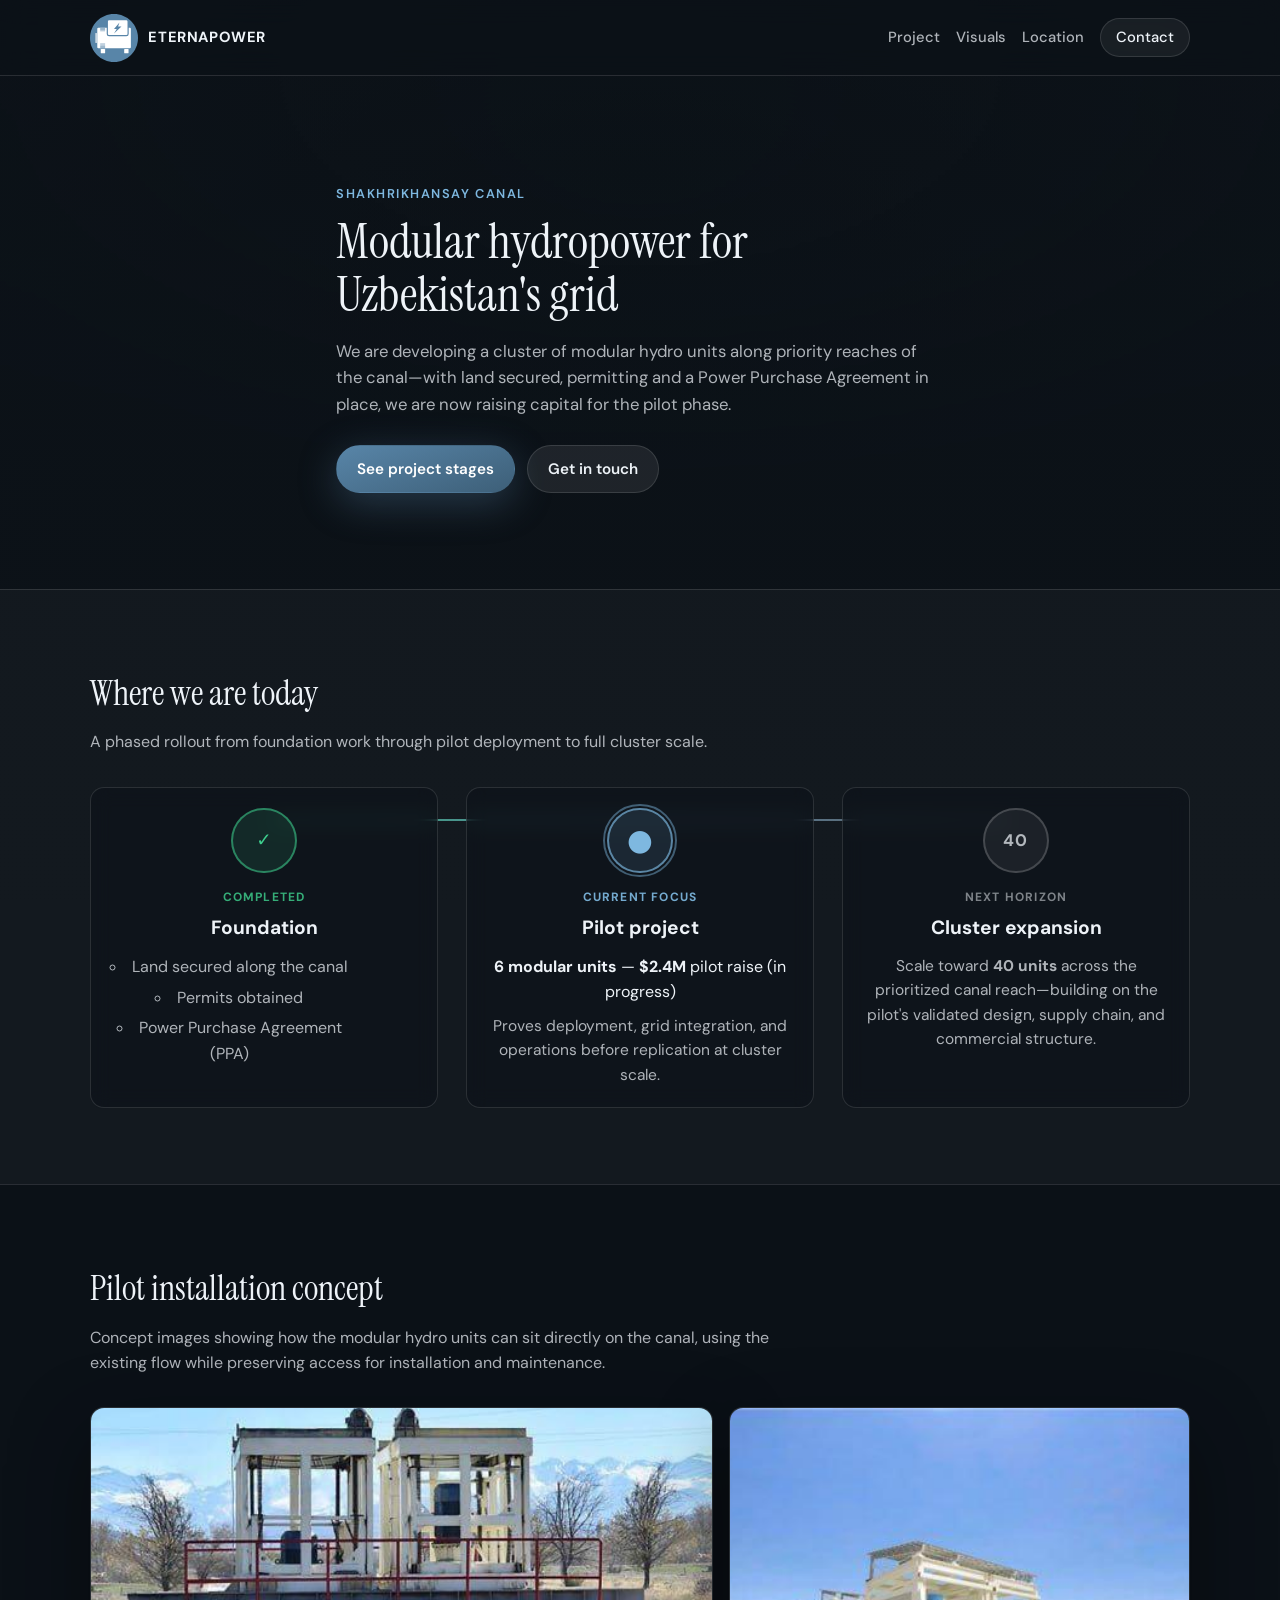
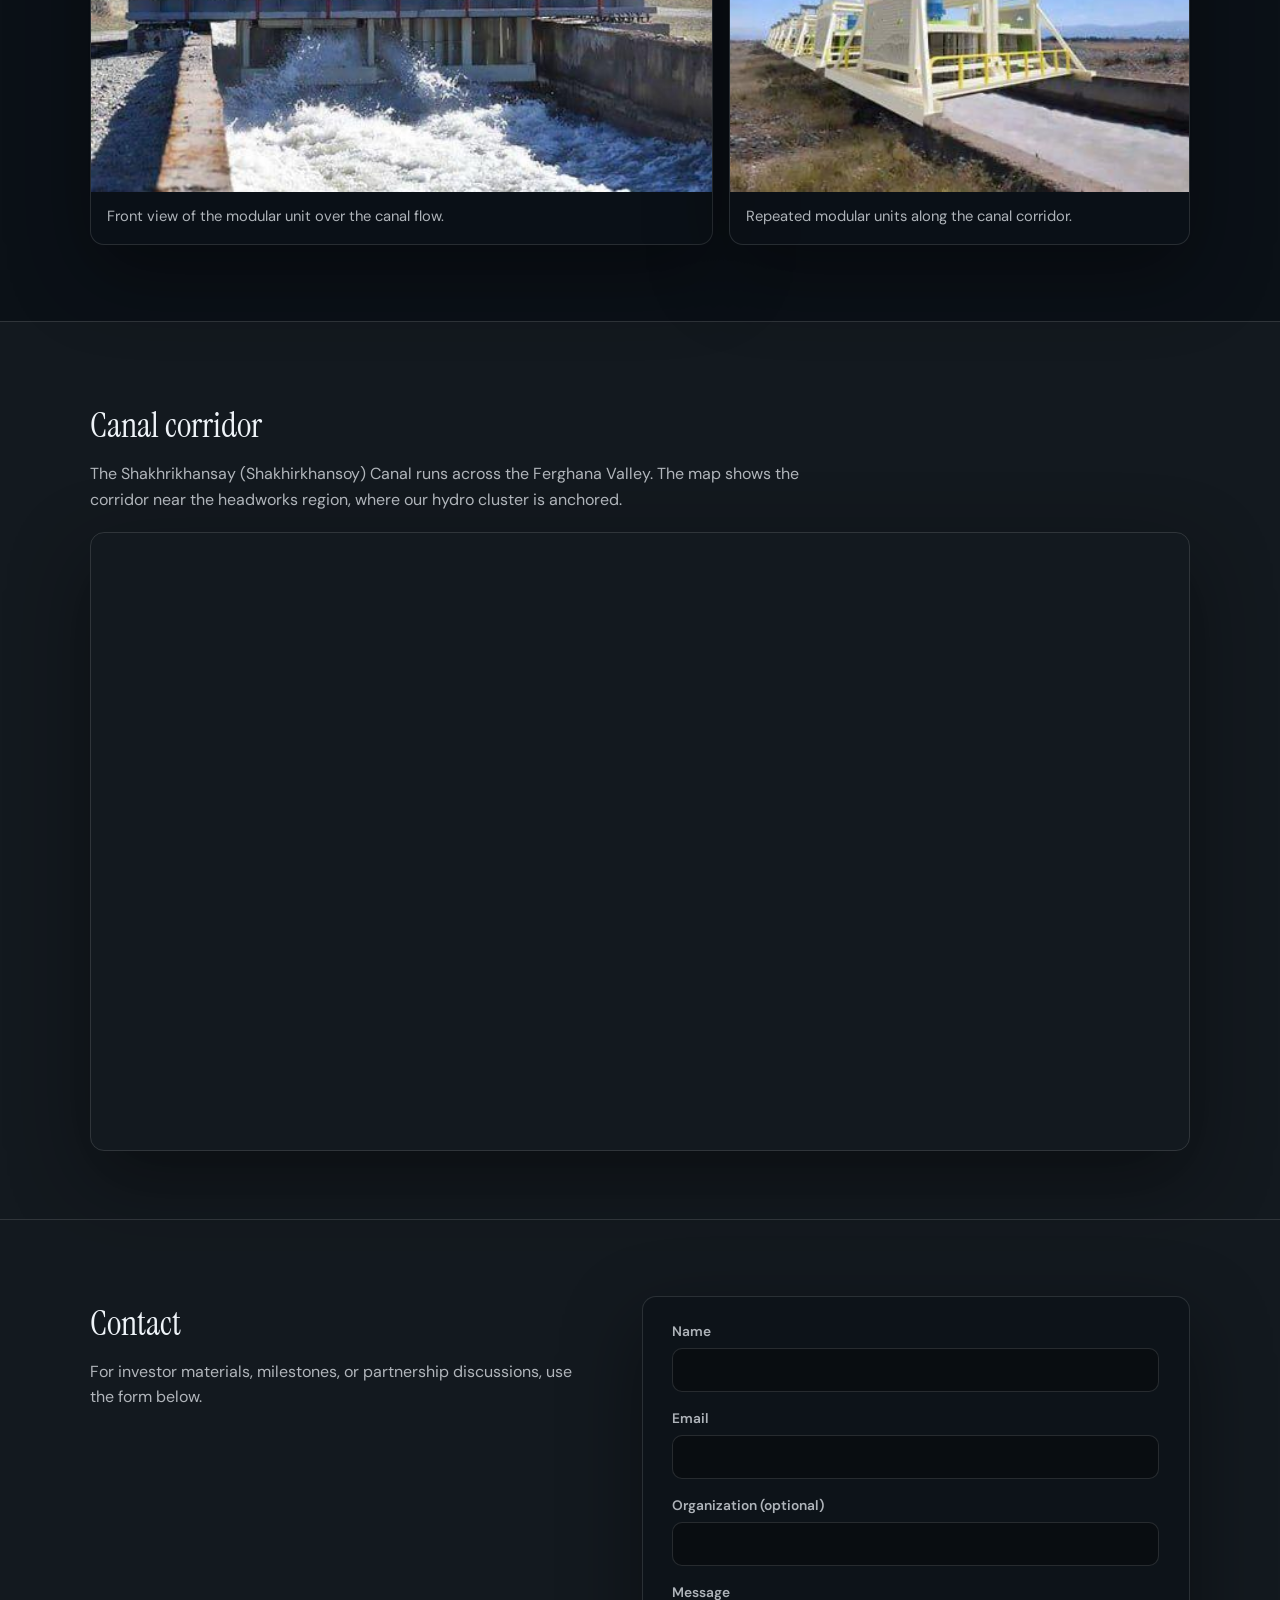
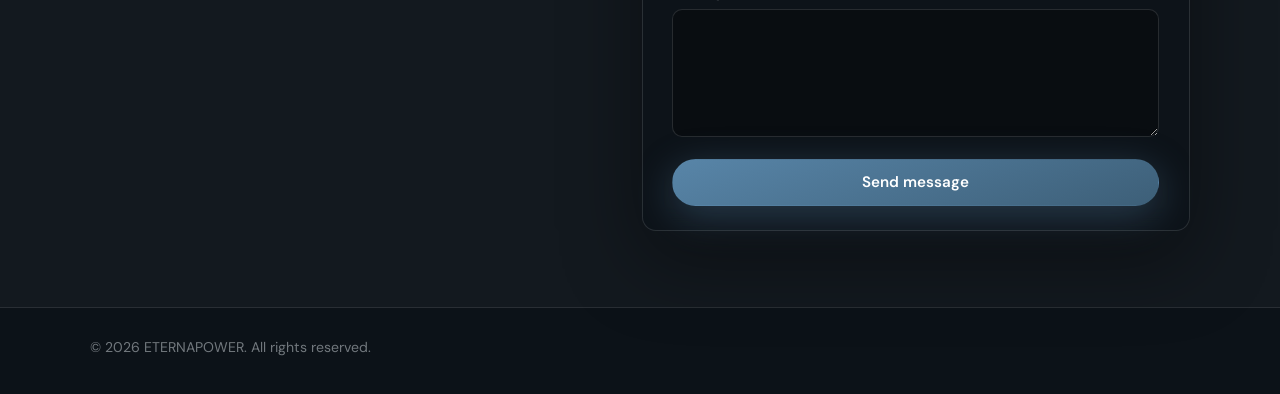
==== index.html @ 32064291 "concept images" ====
<!DOCTYPE html>
<html lang="en">
  <head>
    <meta charset="utf-8" />
    <meta name="viewport" content="width=device-width, initial-scale=1" />
    <title>ETERNAPOWER — Shakhrikhansay Canal Hydro Cluster</title>
    <meta
      name="description"
      content="ETERNAPOWER — modular hydroelectric development on the Shakhrikhansay Canal. Land, permits, and PPA secured; pilot phase fundraising now."
    />
    <link rel="preconnect" href="https://fonts.googleapis.com" />
    <link rel="preconnect" href="https://fonts.gstatic.com" crossorigin />
    <link
      href="https://fonts.googleapis.com/css2?family=DM+Sans:ital,opsz,wght@0,9..40,400;0,9..40,500;0,9..40,600;0,9..40,700;1,9..40,400&family=Instrument+Serif:ital@0;1&display=swap"
      rel="stylesheet"
    />
    <link rel="stylesheet" href="styles.css" />
    <link rel="icon" href="logo.svg" type="image/svg+xml" />
  </head>
  <body>
    <div class="video-layer" aria-hidden="true">
      <video
        class="hero-video"
        autoplay
        muted
        loop
        playsinline
      >
        <source src="videos/hero.mp4" type="video/mp4" />
      </video>
      <div class="video-scrim"></div>
    </div>

    <a class="skip-link" href="#main">Skip to content</a>

    <header class="site-header">
      <div class="wrap header-inner">
        <a class="brand" href="#top" id="top">
          <img class="brand-logo" src="logo.svg" width="48" height="48" alt="ETERNAPOWER" />
          <span class="brand-text">ETERNAPOWER</span>
        </a>
        <nav class="nav" aria-label="Primary">
          <a href="#roadmap">Project</a>
          <a href="#visuals">Visuals</a>
          <a href="#location">Location</a>
          <a href="#contact" class="nav-cta">Contact</a>
        </nav>
      </div>
    </header>

    <main id="main">
      <section class="hero">
        <div class="wrap hero-inner">
          <p class="eyebrow">Shakhrikhansay Canal</p>
          <h1 class="hero-title">Modular hydropower for Uzbekistan&apos;s grid</h1>
          <p class="lead">
            We are developing a cluster of modular hydro units along priority reaches of the
            canal—with land secured, permitting and a Power Purchase Agreement in place, we are now
            raising capital for the pilot phase.
          </p>
          <div class="hero-actions">
            <a class="btn btn-primary" href="#roadmap">See project stages</a>
            <a class="btn btn-ghost" href="#contact">Get in touch</a>
          </div>
        </div>
      </section>

      <section class="panel" id="roadmap" aria-labelledby="roadmap-title">
        <div class="wrap">
          <header class="section-head">
            <h2 id="roadmap-title">Where we are today</h2>
            <p class="section-sub">
              A phased rollout from foundation work through pilot deployment to full cluster scale.
            </p>
          </header>

          <ol class="roadmap">
            <li class="roadmap-step roadmap-step--done">
              <div class="step-marker" aria-hidden="true">
                <span class="step-icon">✓</span>
              </div>
              <div class="step-body">
                <p class="step-label">Completed</p>
                <h3 class="step-title">Foundation</h3>
                <ul class="step-list">
                  <li>Land secured along the canal</li>
                  <li>Permits obtained</li>
                  <li>Power Purchase Agreement (PPA)</li>
                </ul>
              </div>
            </li>

            <li class="roadmap-step roadmap-step--current">
              <div class="step-marker" aria-hidden="true">
                <span class="step-pulse"></span>
                <span class="step-icon">●</span>
              </div>
              <div class="step-body">
                <p class="step-label">Current focus</p>
                <h3 class="step-title">Pilot project</h3>
                <p class="step-highlight">
                  <strong>6 modular units</strong> — <strong>$2.4M</strong> pilot raise (in progress)
                </p>
                <p class="step-meta">
                  Proves deployment, grid integration, and operations before replication at cluster
                  scale.
                </p>
              </div>
            </li>

            <li class="roadmap-step roadmap-step--next">
              <div class="step-marker" aria-hidden="true">
                <span class="step-icon">40</span>
              </div>
              <div class="step-body">
                <p class="step-label">Next horizon</p>
                <h3 class="step-title">Cluster expansion</h3>
                <p class="step-meta">
                  Scale toward <strong>40 units</strong> across the prioritized canal reach—building on
                  the pilot&apos;s validated design, supply chain, and commercial structure.
                </p>
              </div>
            </li>
          </ol>
        </div>
      </section>

      <section class="panel panel--visuals" id="visuals" aria-labelledby="visuals-title">
        <div class="wrap">
          <header class="section-head">
            <h2 id="visuals-title">Pilot installation concept</h2>
            <p class="section-sub">
              Concept images showing how the modular hydro units can sit directly on the canal,
              using the existing flow while preserving access for installation and maintenance.
            </p>
          </header>

          <div class="visual-grid">
            <figure class="visual-card visual-card--wide">
              <img
                src="img/realistic-cgi.jpeg"
                alt="CGI rendering of a modular hydro unit installed across a canal with water flowing below"
                loading="lazy"
              />
              <figcaption>Front view of the modular unit over the canal flow.</figcaption>
            </figure>
            <figure class="visual-card">
              <img
                src="img/cgi.jpeg"
                alt="CGI rendering of multiple modular hydro units installed along a canal"
                loading="lazy"
              />
              <figcaption>Repeated modular units along the canal corridor.</figcaption>
            </figure>
          </div>
        </div>
      </section>

      <section class="panel panel--map" id="location" aria-labelledby="location-title">
        <div class="wrap">
          <header class="section-head section-head--tight">
            <h2 id="location-title">Canal corridor</h2>
            <p class="section-sub">
              The Shakhrikhansay (Shakhirkhansoy) Canal runs across the Ferghana Valley. The map
              shows the corridor near the headworks region, where our hydro cluster is anchored.
            </p>
          </header>
          <div class="map-frame">
            <iframe
              title="Shakhrikhansay Canal region — map"
              loading="lazy"
              referrerpolicy="no-referrer-when-downgrade"
              src="https://maps.google.com/maps?q=40.7692,73.0583&amp;z=10&amp;hl=en&amp;output=embed"
              allowfullscreen
            ></iframe>
          </div>
        </div>
      </section>

      <section class="panel" id="contact" aria-labelledby="contact-title">
        <div class="wrap contact-grid">
          <div class="contact-copy">
            <h2 id="contact-title">Contact</h2>
            <p class="section-sub tight">
              For investor materials, milestones, or partnership discussions, use the form below.
            </p>
          </div>
          <div class="contact-card">
            <form
              class="contact-form"
              action="https://formsubmit.co/kasim@eterna-power.com"
              method="POST"
              novalidate
            >
              <input type="hidden" name="_subject" value="ETERNAPOWER website inquiry" />
              <input type="hidden" name="_next" value="thanks.html" />
              <input type="hidden" name="_template" value="table" />
              <input type="text" name="_honey" class="honeypot" tabindex="-1" autocomplete="off" />

              <label class="field">
                <span class="field-label">Name</span>
                <input name="name" type="text" required autocomplete="name" />
              </label>
              <label class="field">
                <span class="field-label">Email</span>
                <input name="email" type="email" required autocomplete="email" />
              </label>
              <label class="field">
                <span class="field-label">Organization (optional)</span>
                <input name="organization" type="text" autocomplete="organization" />
              </label>
              <label class="field">
                <span class="field-label">Message</span>
                <textarea name="message" rows="5" required></textarea>
              </label>
              <button class="btn btn-primary btn-submit" type="submit">Send message</button>
            </form>
          </div>
        </div>
      </section>
    </main>

    <footer class="site-footer">
      <div class="wrap footer-inner">
        <p>&copy; <span id="year"></span> ETERNAPOWER. All rights reserved.</p>
      </div>
    </footer>

    <script src="main.js" defer></script>
  </body>
</html>
---- styles.css ----
*,
*::before,
*::after {
  box-sizing: border-box;
}

:root {
  --brand: #5885a8;
  --brand-dark: #3d5f78;
  --bg-deep: #0c1218;
  --glass: rgb(255 255 255 / 0.07);
  --glass-border: rgb(255 255 255 / 0.12);
  --text: #eef3f8;
  --muted: rgb(238 243 248 / 0.72);
  --success: #3ecf8e;
  --accent: #7eb8e0;
  --radius: 14px;
  --shadow: 0 28px 80px rgb(0 0 0 / 0.42);
}

html {
  scroll-behavior: smooth;
}

@media (prefers-reduced-motion: reduce) {
  html {
    scroll-behavior: auto;
  }
}

body {
  margin: 0;
  min-height: 100vh;
  font-family: "DM Sans", system-ui, -apple-system, sans-serif;
  font-size: 1rem;
  line-height: 1.58;
  color: var(--text);
  background: var(--bg-deep);
}

.video-layer {
  position: fixed;
  inset: 0;
  z-index: -2;
  overflow: hidden;
}

.hero-video {
  position: absolute;
  inset: 50% auto auto 50%;
  min-width: 100%;
  min-height: 100%;
  width: auto;
  height: auto;
  transform: translate(-50%, -50%);
  object-fit: cover;
  filter: saturate(1.05) contrast(1.05);
}

.video-scrim {
  position: absolute;
  inset: 0;
  background: radial-gradient(
      ellipse 90% 70% at 50% 20%,
      rgb(12 18 24 / 0.25) 0%,
      rgb(12 18 24 / 0.78) 55%,
      rgb(12 18 24 / 0.94) 100%
    ),
    linear-gradient(
      180deg,
      rgb(12 18 24 / 0.55) 0%,
      rgb(12 18 24 / 0.88) 52%,
      rgb(12 18 24 / 0.97) 100%
    );
  pointer-events: none;
}

.skip-link {
  position: absolute;
  left: -999px;
  top: 0.75rem;
  padding: 0.5rem 1rem;
  background: var(--text);
  color: var(--bg-deep);
  border-radius: 8px;
  z-index: 100;
}

.skip-link:focus {
  left: 0.75rem;
}

.wrap {
  width: min(1100px, 100% - 2.5rem);
  margin-inline: auto;
}

.site-header {
  position: sticky;
  top: 0;
  z-index: 50;
  backdrop-filter: blur(14px);
  background: rgb(12 18 24 / 0.35);
  border-bottom: 1px solid var(--glass-border);
}

.header-inner {
  display: flex;
  align-items: center;
  justify-content: space-between;
  gap: 1rem;
  padding-block: 0.85rem;
}

.brand {
  display: inline-flex;
  align-items: center;
  gap: 0.65rem;
  text-decoration: none;
  color: var(--text);
}

.brand-logo {
  flex-shrink: 0;
}

.brand-text {
  font-weight: 700;
  letter-spacing: 0.04em;
  font-size: 0.92rem;
  text-transform: uppercase;
}

.nav {
  display: flex;
  align-items: center;
  gap: 1rem;
}

.nav a {
  color: var(--muted);
  text-decoration: none;
  font-size: 0.92rem;
  font-weight: 500;
}

.nav a:hover,
.nav a:focus-visible {
  color: var(--text);
}

.nav-cta {
  padding: 0.45rem 0.95rem;
  border-radius: 999px;
  border: 1px solid var(--glass-border);
  background: rgb(255 255 255 / 0.06);
  color: var(--text) !important;
}

.hero {
  padding: clamp(3.25rem, 9vw, 6.75rem) 0 clamp(4rem, 10vw, 6rem);
}

.hero-inner {
  max-width: 38rem;
}

.eyebrow {
  margin: 0 0 0.75rem;
  font-size: 0.8rem;
  font-weight: 600;
  letter-spacing: 0.12em;
  text-transform: uppercase;
  color: var(--accent);
}

.hero-title {
  margin: 0 0 1rem;
  font-family: "Instrument Serif", Georgia, serif;
  font-weight: 400;
  font-size: clamp(2.1rem, 5vw, 3.05rem);
  line-height: 1.08;
}

.lead {
  margin: 0 0 1.75rem;
  color: var(--muted);
  font-size: 1.045rem;
}

.hero-actions {
  display: flex;
  flex-wrap: wrap;
  gap: 0.75rem;
}

.btn {
  display: inline-flex;
  align-items: center;
  justify-content: center;
  padding: 0.68rem 1.25rem;
  border-radius: 999px;
  font-family: inherit;
  font-weight: 600;
  font-size: 0.95rem;
  text-decoration: none;
  cursor: pointer;
  border: 1px solid transparent;
  transition: background 0.2s ease, border-color 0.2s ease, color 0.2s ease,
    transform 0.18s ease;
}

.btn:active {
  transform: translateY(1px);
}

.btn-primary {
  background: linear-gradient(160deg, var(--brand), var(--brand-dark));
  color: #fff;
  box-shadow: 0 10px 38px rgb(88 133 168 / 0.35);
}

.btn-primary:hover,
.btn-primary:focus-visible {
  background: linear-gradient(160deg, #6392b9, var(--brand));
}

.btn-ghost {
  background: rgb(255 255 255 / 0.08);
  color: var(--text);
  border-color: var(--glass-border);
}

.btn-ghost:hover,
.btn-ghost:focus-visible {
  background: rgb(255 255 255 / 0.12);
}

.panel {
  padding-block: clamp(3rem, 8vw, 4.75rem);
  background: rgb(255 255 255 / 0.03);
  border-top: 1px solid var(--glass-border);
}

.panel--map {
  padding-bottom: clamp(3rem, 7vw, 4.25rem);
}

.panel--visuals {
  background: rgb(12 18 24 / 0.38);
}

.section-head {
  max-width: 46rem;
  margin-bottom: 2rem;
}

.section-head--tight {
  margin-bottom: 1.25rem;
}

.section-head h2,
#contact-title {
  margin: 0 0 0.5rem;
  font-family: "Instrument Serif", Georgia, serif;
  font-weight: 400;
  font-size: clamp(1.75rem, 3.5vw, 2.2rem);
}

.section-sub {
  margin: 0;
  color: var(--muted);
}

.section-sub.tight {
  max-width: 36rem;
}

.visual-grid {
  display: grid;
  gap: 1rem;
}

@media (min-width: 820px) {
  .visual-grid {
    grid-template-columns: 1.15fr 0.85fr;
    align-items: stretch;
  }
}

.visual-card {
  margin: 0;
  overflow: hidden;
  border-radius: var(--radius);
  border: 1px solid var(--glass-border);
  background: rgb(12 18 24 / 0.65);
  box-shadow: var(--shadow);
}

.visual-card img {
  display: block;
  width: 100%;
  height: clamp(16rem, 32vw, 24rem);
  object-fit: cover;
}

.visual-card--wide img {
  object-position: center;
}

.visual-card figcaption {
  padding: 0.8rem 1rem 0.95rem;
  color: var(--muted);
  font-size: 0.92rem;
}

.map-frame {
  border-radius: var(--radius);
  overflow: hidden;
  border: 1px solid var(--glass-border);
  box-shadow: var(--shadow);
  aspect-ratio: 16 / 9;
}

.map-frame iframe {
  display: block;
  width: 100%;
  height: 100%;
  border: 0;
}

.roadmap {
  list-style: none;
  margin: 0;
  padding: 0;
  display: grid;
  gap: 0;
  position: relative;
}

@media (min-width: 800px) {
  .roadmap {
    grid-template-columns: repeat(3, 1fr);
    gap: 1.75rem;
  }

  .roadmap::before {
    content: "";
    position: absolute;
    left: calc(100% / 6);
    right: calc(100% / 6);
    top: 2.05rem;
    height: 2px;
    background: linear-gradient(
      90deg,
      rgb(62 207 142 / 0.75),
      rgb(126 184 224 / 0.7),
      rgb(255 255 255 / 0.28)
    );
    z-index: 0;
  }
}

.roadmap-step {
  position: relative;
  z-index: 1;
  display: grid;
  grid-template-rows: auto 1fr;
  gap: 0.95rem;
  padding: 1.25rem 1.05rem;
  border-radius: var(--radius);
  border: 1px solid var(--glass-border);
  background: rgb(12 18 24 / 0.55);
  backdrop-filter: blur(10px);
}

@media (min-width: 800px) {
  .roadmap-step {
    text-align: center;
    justify-items: center;
    padding-inline: 1.15rem;
  }
}

.step-marker {
  width: 4.1rem;
  height: 4.1rem;
  border-radius: 999px;
  display: grid;
  place-items: center;
  margin-inline: auto;
  border: 2px solid var(--glass-border);
  background: rgb(255 255 255 / 0.06);
  position: relative;
}

.roadmap-step--done .step-marker {
  border-color: rgb(62 207 142 / 0.55);
  background: rgb(62 207 142 / 0.12);
}

.roadmap-step--current .step-marker {
  border-color: rgb(126 184 224 / 0.65);
  background: rgb(126 184 224 / 0.12);
}

.roadmap-step--next .step-marker {
  border-color: rgb(255 255 255 / 0.18);
}

.step-icon {
  font-size: 1.15rem;
  font-weight: 700;
  line-height: 1;
  color: var(--text);
}

.roadmap-step--done .step-icon {
  color: var(--success);
}

.roadmap-step--current .step-icon {
  color: var(--accent);
  font-size: 1.85rem;
  line-height: 0;
}

.roadmap-step--next .step-icon {
  font-size: 1.05rem;
  letter-spacing: 0.06em;
  color: var(--muted);
}

.step-pulse {
  position: absolute;
  inset: -6px;
  border-radius: inherit;
  border: 2px solid rgb(126 184 224 / 0.45);
  animation: pulse 2.25s ease-out infinite;
  pointer-events: none;
}

@keyframes pulse {
  0% {
    transform: scale(0.9);
    opacity: 1;
  }
  70% {
    transform: scale(1.08);
    opacity: 0;
  }
  100% {
    opacity: 0;
  }
}

@media (prefers-reduced-motion: reduce) {
  .step-pulse {
    animation: none;
    opacity: 0.45;
    transform: none;
    inset: -4px;
  }
}

.step-body {
  width: 100%;
}

.step-label {
  margin: 0 0 0.35rem;
  font-size: 0.75rem;
  font-weight: 700;
  letter-spacing: 0.1em;
  text-transform: uppercase;
  color: rgb(238 243 248 / 0.5);
}

.roadmap-step--done .step-label {
  color: rgb(62 207 142 / 0.82);
}

.roadmap-step--current .step-label {
  color: rgb(126 184 224 / 0.92);
}

.step-title {
  margin: 0 0 0.65rem;
  font-size: 1.2rem;
  font-weight: 700;
}

.step-list {
  margin: 0;
  padding: 0 0 0 1.05rem;
  color: var(--muted);
  text-align: left;
}

@media (min-width: 800px) {
  .step-list {
    padding-left: 0;
    list-style-position: inside;
    text-align: center;
    max-width: 15rem;
  }
}

.step-list li + li {
  margin-top: 0.35rem;
}

.step-highlight {
  margin: 0 0 0.6rem;
  color: var(--text);
}

.step-meta {
  margin: 0;
  color: var(--muted);
  font-size: 0.97rem;
}

.contact-grid {
  display: grid;
  gap: 2rem;
  align-items: start;
}

@media (min-width: 860px) {
  .contact-grid {
    grid-template-columns: minmax(0, 1fr) minmax(0, 1.08fr);
    gap: 2.75rem;
  }
}

.contact-card {
  border-radius: var(--radius);
  border: 1px solid var(--glass-border);
  background: rgb(12 18 24 / 0.65);
  backdrop-filter: blur(12px);
  padding: 1.5rem clamp(1.1rem, 3vw, 1.85rem);
  box-shadow: var(--shadow);
}

.contact-form {
  display: grid;
  gap: 1rem;
}

.field {
  display: grid;
  gap: 0.35rem;
}

.field-label {
  font-size: 0.86rem;
  font-weight: 600;
  color: var(--muted);
}

.field input,
.field textarea {
  width: 100%;
  padding: 0.65rem 0.85rem;
  border-radius: 10px;
  border: 1px solid var(--glass-border);
  background: rgb(0 0 0 / 0.28);
  color: var(--text);
  font-family: inherit;
  font-size: 1rem;
}

.field textarea {
  resize: vertical;
  min-height: 6.5rem;
}

.field input:focus-visible,
.field textarea:focus-visible {
  outline: 2px solid rgb(126 184 224 / 0.7);
  outline-offset: 1px;
}

.honeypot {
  position: absolute;
  opacity: 0;
  pointer-events: none;
  height: 0;
  width: 0;
}

.btn-submit {
  margin-top: 0.35rem;
  width: 100%;
  padding-block: 0.78rem;
}

.site-footer {
  padding: 1.75rem 0 2.25rem;
  border-top: 1px solid var(--glass-border);
  color: rgb(238 243 248 / 0.45);
  font-size: 0.88rem;
}

.footer-inner p {
  margin: 0;
}

@media (max-width: 640px) {
  .nav {
    gap: 0.55rem;
  }

  .nav a {
    font-size: 0.82rem;
  }
}
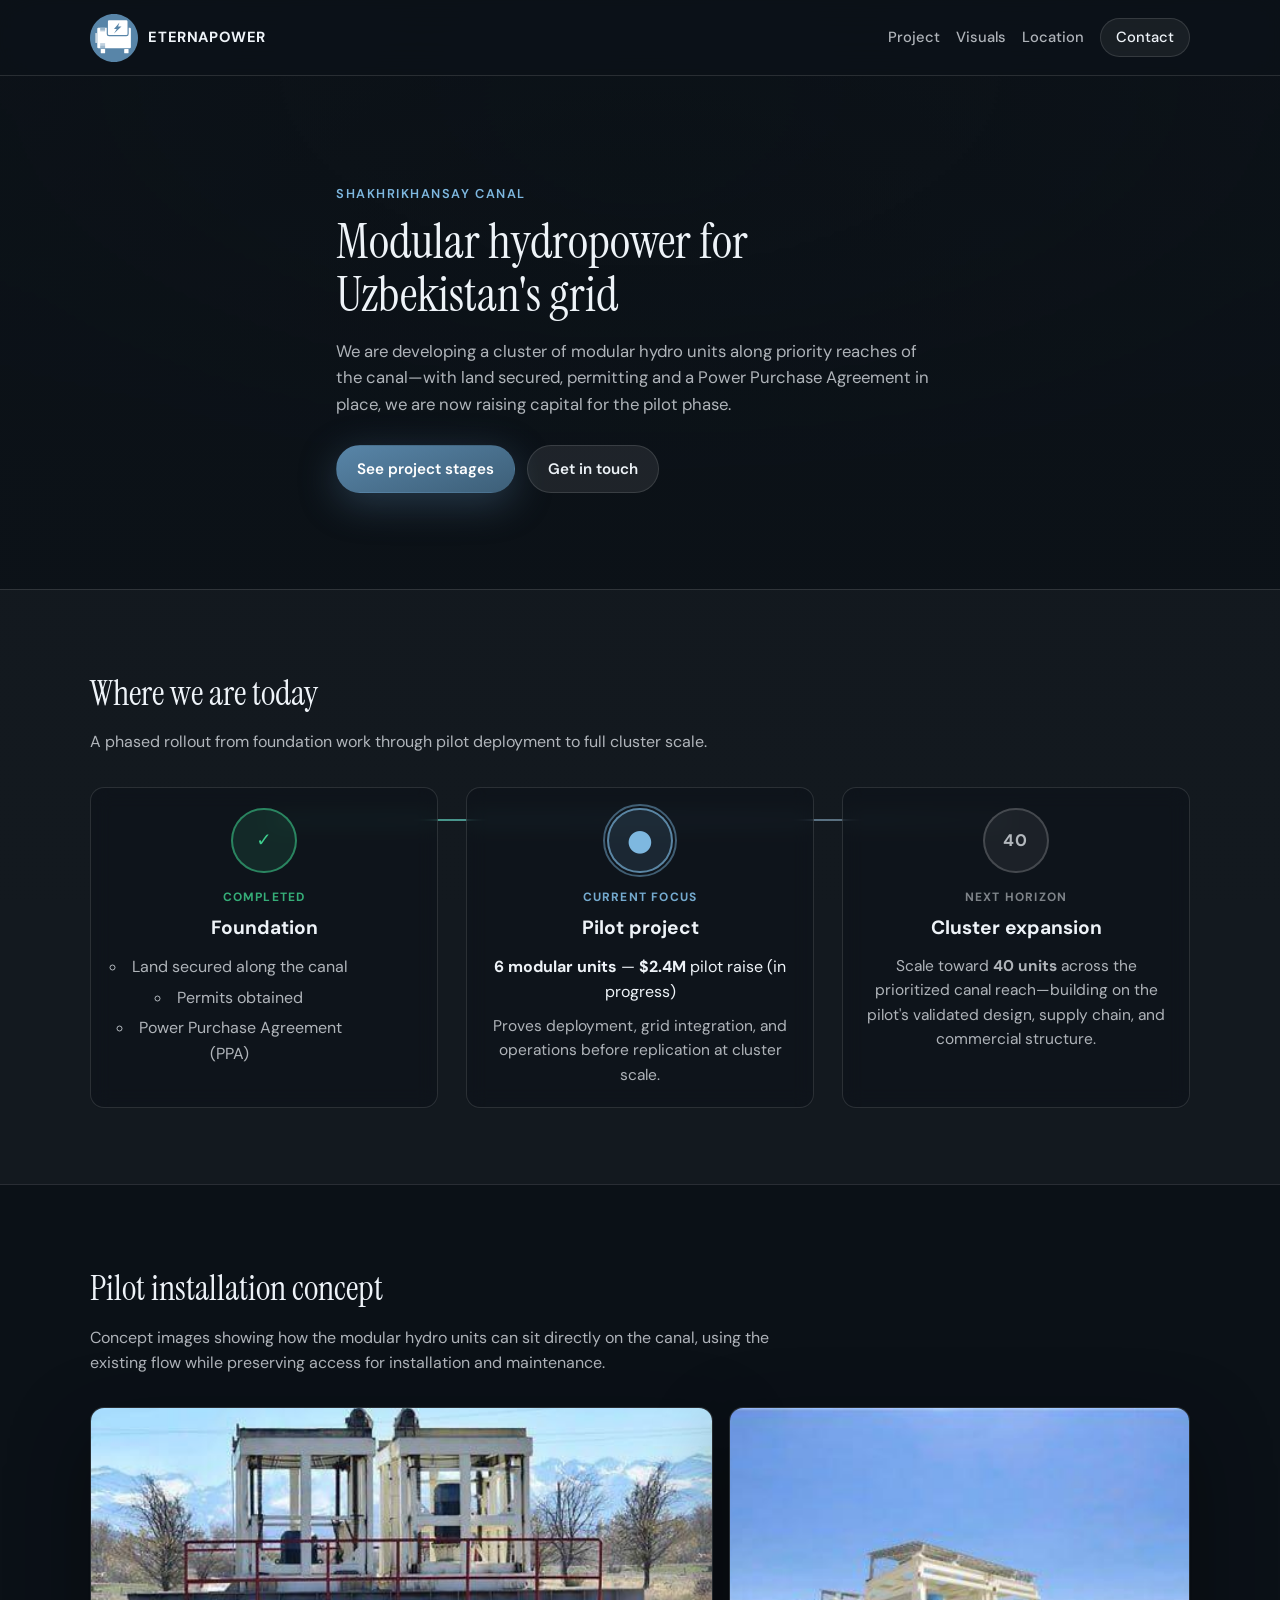
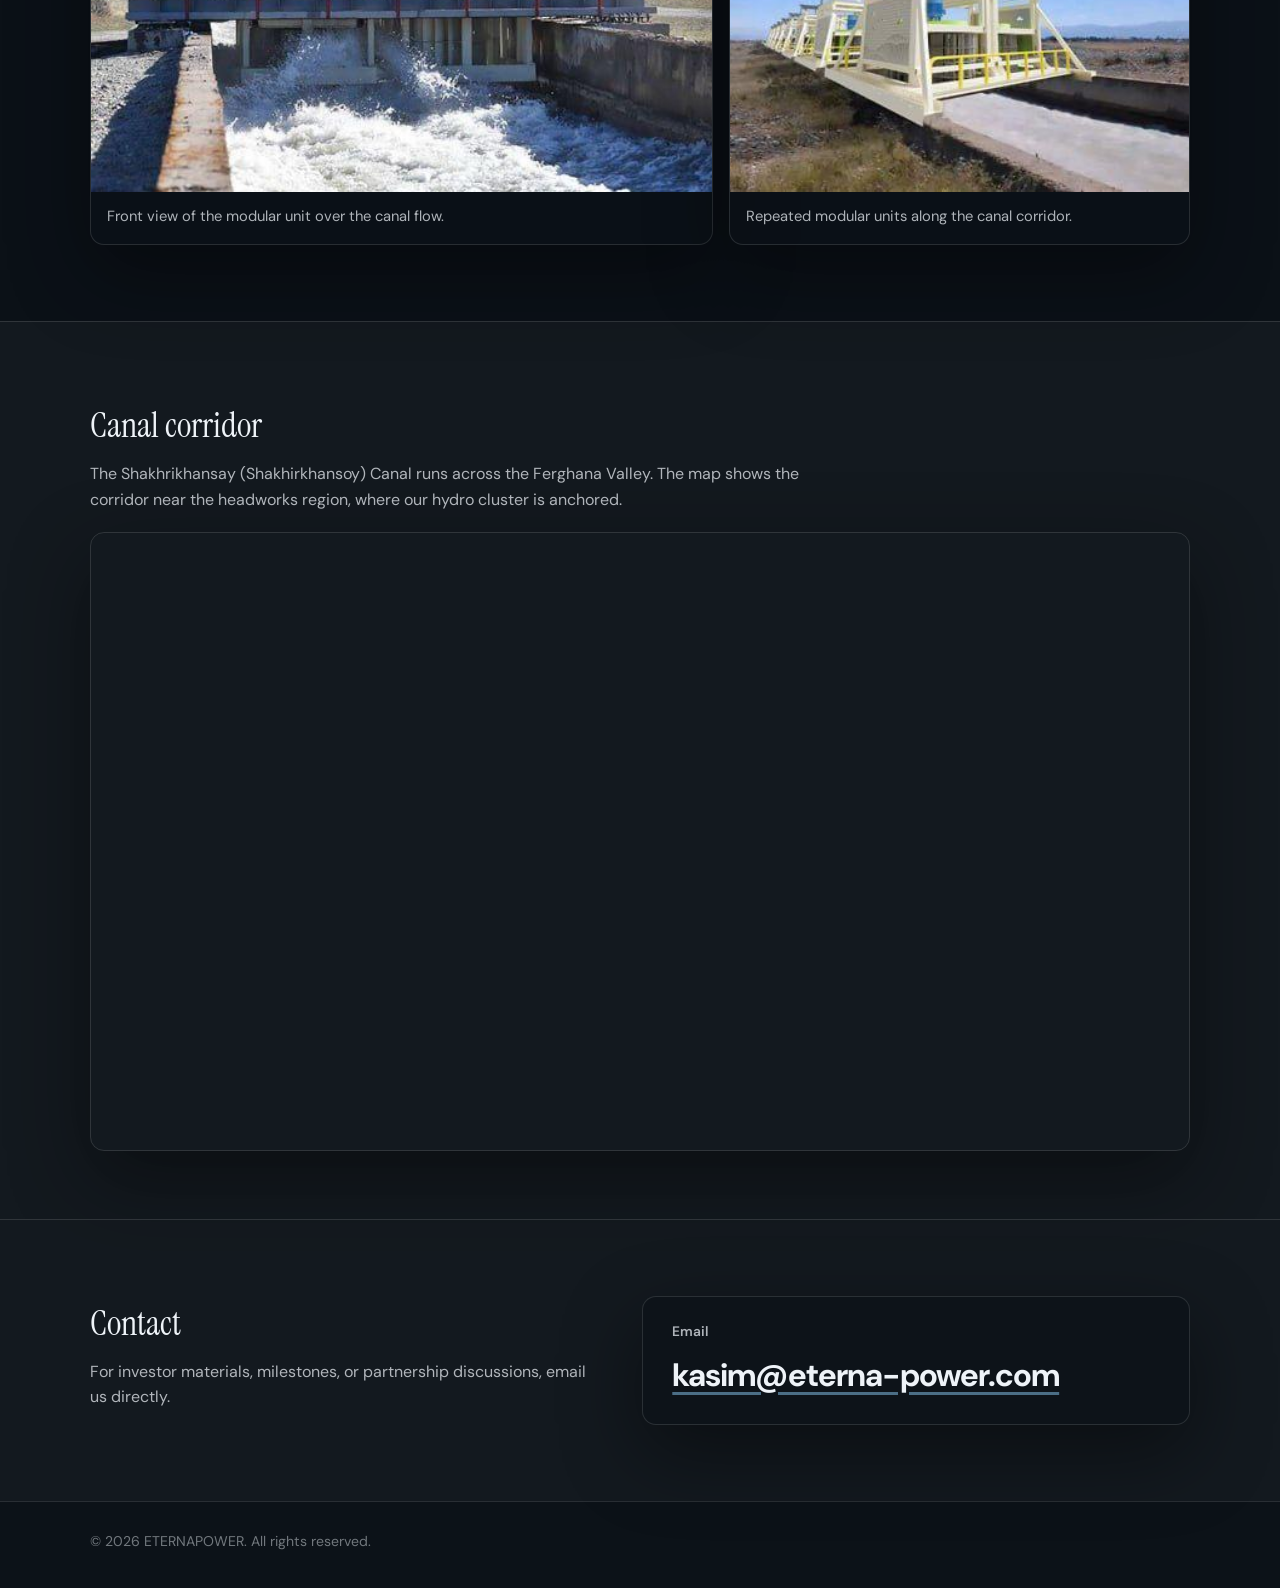
==== commit d60ea777: "remove form submission" ====
--- a/index.html
+++ b/index.html
@@ -2,7 +2,10 @@
 <html lang="en">
   <head>
     <meta charset="utf-8" />
-    <meta name="viewport" content="width=device-width, initial-scale=1" />
+    <meta
+      name="viewport"
+      content="width=device-width, initial-scale=1, viewport-fit=cover"
+    />
     <title>ETERNAPOWER — Shakhrikhansay Canal Hydro Cluster</title>
     <meta
       name="description"
@@ -25,6 +28,10 @@
         muted
         loop
         playsinline
+        preload="auto"
+        disablepictureinpicture
+        disableremoteplayback
+        tabindex="-1"
       >
         <source src="videos/hero.mp4" type="video/mp4" />
       </video>
@@ -182,39 +189,14 @@
           <div class="contact-copy">
             <h2 id="contact-title">Contact</h2>
             <p class="section-sub tight">
-              For investor materials, milestones, or partnership discussions, use the form below.
+              For investor materials, milestones, or partnership discussions, email us directly.
             </p>
           </div>
           <div class="contact-card">
-            <form
-              class="contact-form"
-              action="https://formsubmit.co/kasim@eterna-power.com"
-              method="POST"
-              novalidate
-            >
-              <input type="hidden" name="_subject" value="ETERNAPOWER website inquiry" />
-              <input type="hidden" name="_next" value="thanks.html" />
-              <input type="hidden" name="_template" value="table" />
-              <input type="text" name="_honey" class="honeypot" tabindex="-1" autocomplete="off" />
-
-              <label class="field">
-                <span class="field-label">Name</span>
-                <input name="name" type="text" required autocomplete="name" />
-              </label>
-              <label class="field">
-                <span class="field-label">Email</span>
-                <input name="email" type="email" required autocomplete="email" />
-              </label>
-              <label class="field">
-                <span class="field-label">Organization (optional)</span>
-                <input name="organization" type="text" autocomplete="organization" />
-              </label>
-              <label class="field">
-                <span class="field-label">Message</span>
-                <textarea name="message" rows="5" required></textarea>
-              </label>
-              <button class="btn btn-primary btn-submit" type="submit">Send message</button>
-            </form>
+            <p class="contact-label">Email</p>
+            <a class="contact-email" href="mailto:kasim@eterna-power.com">
+              kasim@eterna-power.com
+            </a>
           </div>
         </div>
       </section>
--- a/styles.css
+++ b/styles.css
@@ -20,6 +20,16 @@
 
 html {
   scroll-behavior: smooth;
+  background-color: var(--bg-deep);
+  /* Disable rubber-band/elastic overscroll so Safari can't expose the
+     fixed video layer past the top/bottom of the document. */
+  overscroll-behavior: none;
+  /* Prevent any accidental horizontal overflow (e.g. from long words,
+     wide media, or tight nav rows on small phones) from making the
+     whole page scroll sideways and exposing the body edge past the
+     sticky header background. `clip` is preferred over `hidden` so it
+     doesn't create a new scroll container that would break sticky. */
+  overflow-x: clip;
 }
 
 @media (prefers-reduced-motion: reduce) {
@@ -35,7 +45,11 @@
   font-size: 1rem;
   line-height: 1.58;
   color: var(--text);
-  background: var(--bg-deep);
+  /* Body must stay transparent so the negative-z-index .video-layer is
+     visible through it. The dark canvas color lives on <html>. */
+  background: transparent;
+  overscroll-behavior: none;
+  overflow-x: clip;
 }
 
 .video-layer {
@@ -43,6 +57,10 @@
   inset: 0;
   z-index: -2;
   overflow: hidden;
+  /* Promote the layer to its own compositor surface so Safari keeps the
+     video and scrim transformed together during overscroll. */
+  transform: translateZ(0);
+  background-color: var(--bg-deep);
 }
 
 .hero-video {
@@ -73,6 +91,10 @@
       rgb(12 18 24 / 0.97) 100%
     );
   pointer-events: none;
+  /* Match the parent's compositing so the gradient stays glued to the
+     video plane during Safari rubber-band bounces. */
+  transform: translateZ(0);
+  will-change: transform;
 }
 
 .skip-link {
@@ -99,9 +121,32 @@
   position: sticky;
   top: 0;
   z-index: 50;
-  backdrop-filter: blur(14px);
-  background: rgb(12 18 24 / 0.35);
+  backdrop-filter: blur(22px) saturate(140%);
+  -webkit-backdrop-filter: blur(22px) saturate(140%);
+  /* Near-opaque so that content scrolled behind the sticky header
+     (especially visible through iOS Safari's translucent in-app preview
+     chrome) is not legible through it. A touch of translucency is kept
+     so the blur still reads as glass. */
+  background: rgb(12 18 24 / 0.92);
   border-bottom: 1px solid var(--glass-border);
+  /* Honor the iOS safe-area / preview-chrome inset when present so the
+     visible content of the header sits below any system chrome. */
+  padding-top: env(safe-area-inset-top, 0px);
+}
+
+/* Extend the header's background past its top edge as a safety net for
+   any iOS rendering pass (e.g. animated in-app preview chrome) that
+   could otherwise leave a sliver above the sticky header. Sits
+   offscreen during normal browsing. */
+.site-header::before {
+  content: "";
+  position: absolute;
+  left: 0;
+  right: 0;
+  bottom: 100%;
+  height: 100vh;
+  background: rgb(12 18 24 / 0.92);
+  pointer-events: none;
 }
 
 .header-inner {
@@ -110,6 +155,9 @@
   justify-content: space-between;
   gap: 1rem;
   padding-block: 0.85rem;
+  /* Allow flex children (brand + nav) to shrink below their content size
+     instead of forcing the row wider than the viewport on small phones. */
+  min-width: 0;
 }
 
 .brand {
@@ -118,6 +166,7 @@
   gap: 0.65rem;
   text-decoration: none;
   color: var(--text);
+  min-width: 0;
 }
 
 .brand-logo {
@@ -135,6 +184,7 @@
   display: flex;
   align-items: center;
   gap: 1rem;
+  min-width: 0;
 }
 
 .nav a {
@@ -543,61 +593,28 @@
   box-shadow: var(--shadow);
 }
 
-.contact-form {
-  display: grid;
-  gap: 1rem;
-}
-
-.field {
-  display: grid;
-  gap: 0.35rem;
-}
-
-.field-label {
+.contact-label {
+  margin: 0 0 0.45rem;
+  color: var(--muted);
   font-size: 0.86rem;
   font-weight: 600;
-  color: var(--muted);
-}
-
-.field input,
-.field textarea {
-  width: 100%;
-  padding: 0.65rem 0.85rem;
-  border-radius: 10px;
-  border: 1px solid var(--glass-border);
-  background: rgb(0 0 0 / 0.28);
+}
+
+.contact-email {
   color: var(--text);
-  font-family: inherit;
-  font-size: 1rem;
-}
-
-.field textarea {
-  resize: vertical;
-  min-height: 6.5rem;
-}
-
-.field input:focus-visible,
-.field textarea:focus-visible {
-  outline: 2px solid rgb(126 184 224 / 0.7);
-  outline-offset: 1px;
-}
-
-.honeypot {
-  position: absolute;
-  opacity: 0;
-  pointer-events: none;
-  height: 0;
-  width: 0;
-}
-
-.btn-submit {
-  margin-top: 0.35rem;
-  width: 100%;
-  padding-block: 0.78rem;
+  font-size: clamp(1.35rem, 3vw, 2rem);
+  font-weight: 700;
+  letter-spacing: -0.03em;
+  text-decoration-color: rgb(126 184 224 / 0.55);
+  text-underline-offset: 0.18em;
+}
+
+.contact-email:hover {
+  color: var(--accent);
 }
 
 .site-footer {
-  padding: 1.75rem 0 2.25rem;
+  padding: 1.75rem 0 calc(2.25rem + env(safe-area-inset-bottom, 0px));
   border-top: 1px solid var(--glass-border);
   color: rgb(238 243 248 / 0.45);
   font-size: 0.88rem;
@@ -608,6 +625,25 @@
 }
 
 @media (max-width: 640px) {
+  .header-inner {
+    gap: 0.65rem;
+    padding-block: 0.7rem;
+  }
+
+  .brand {
+    gap: 0.5rem;
+  }
+
+  .brand-logo {
+    width: 36px;
+    height: 36px;
+  }
+
+  .brand-text {
+    font-size: 0.82rem;
+    letter-spacing: 0.03em;
+  }
+
   .nav {
     gap: 0.55rem;
   }
@@ -615,4 +651,29 @@
   .nav a {
     font-size: 0.82rem;
   }
-}
+
+  .nav-cta {
+    padding: 0.35rem 0.7rem;
+  }
+}
+
+@media (max-width: 420px) {
+  /* On the narrowest phones, drop the wordmark so the four nav links +
+     CTA never push the row past the viewport and clip the sticky header
+     background under "Contact". The logo alone still identifies the site. */
+  .brand-text {
+    display: none;
+  }
+
+  .nav {
+    gap: 0.4rem;
+  }
+
+  .nav a {
+    font-size: 0.78rem;
+  }
+
+  .nav-cta {
+    padding: 0.32rem 0.6rem;
+  }
+}
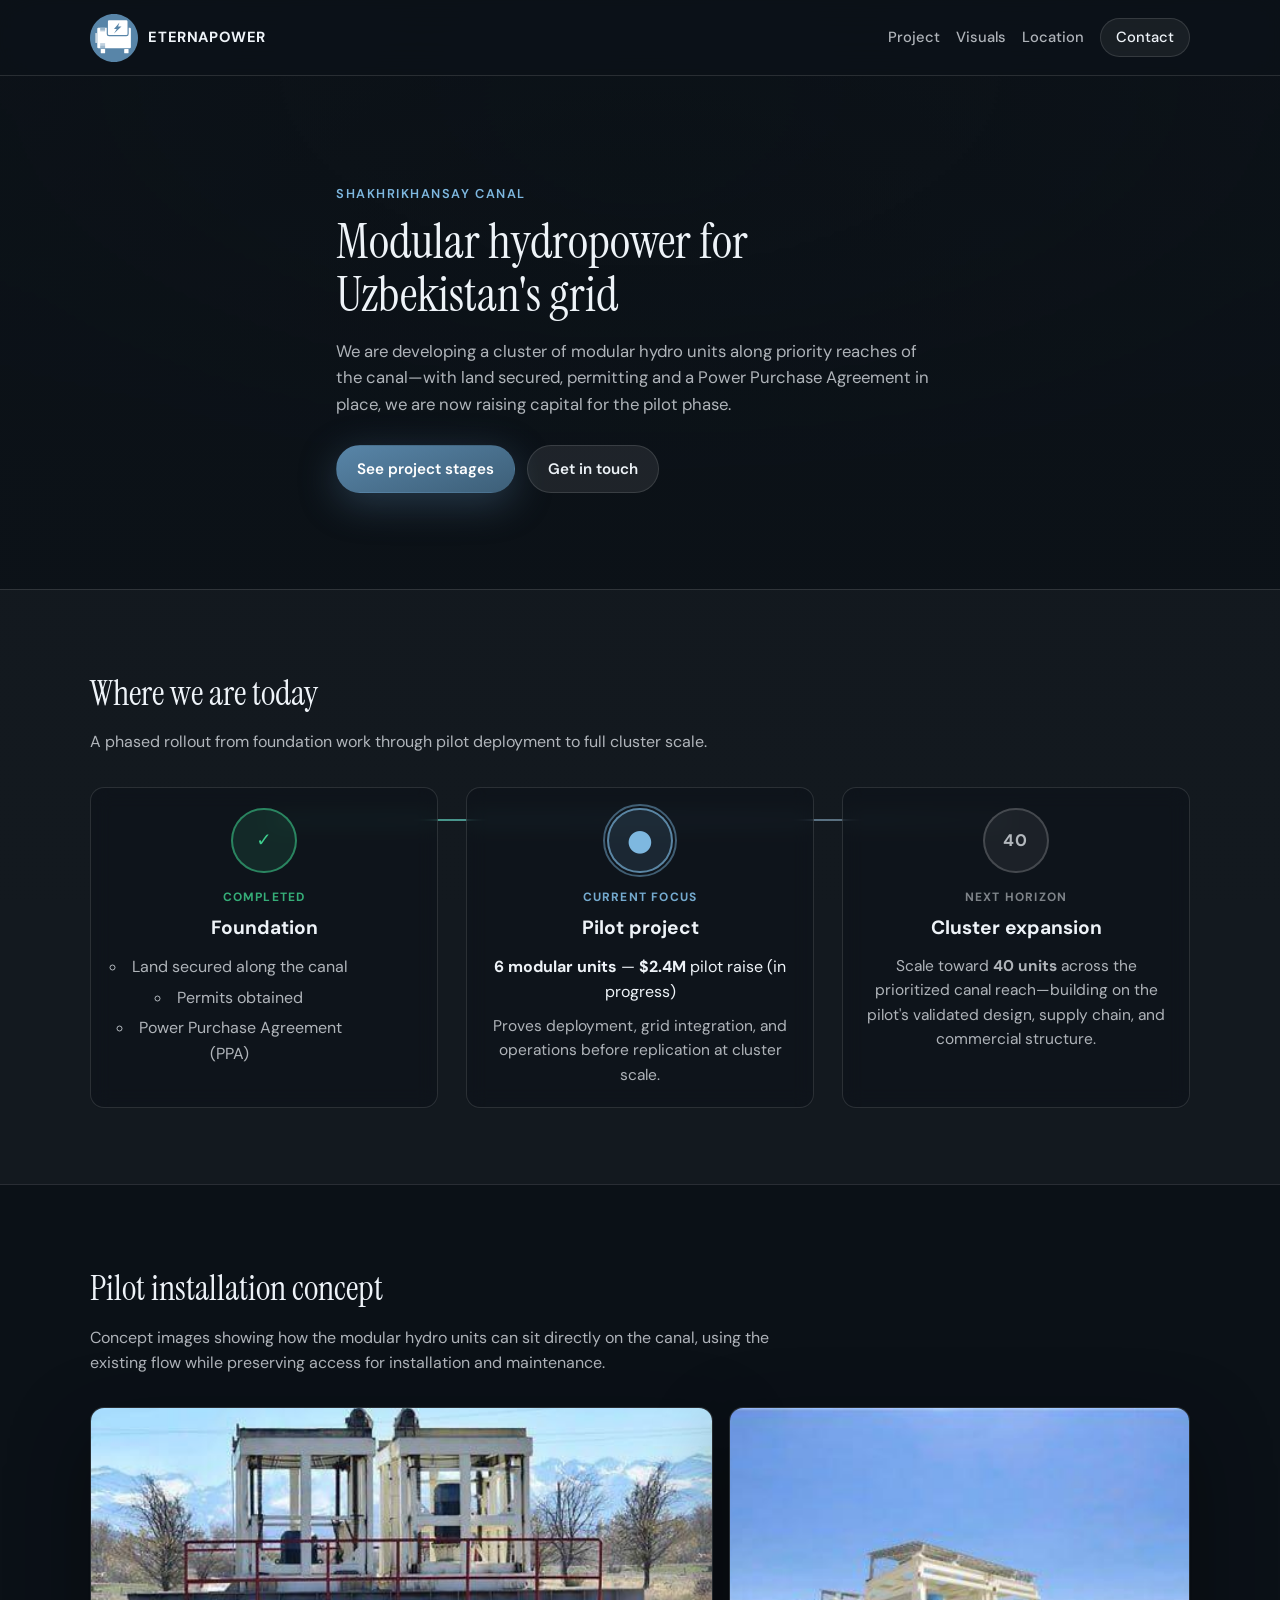
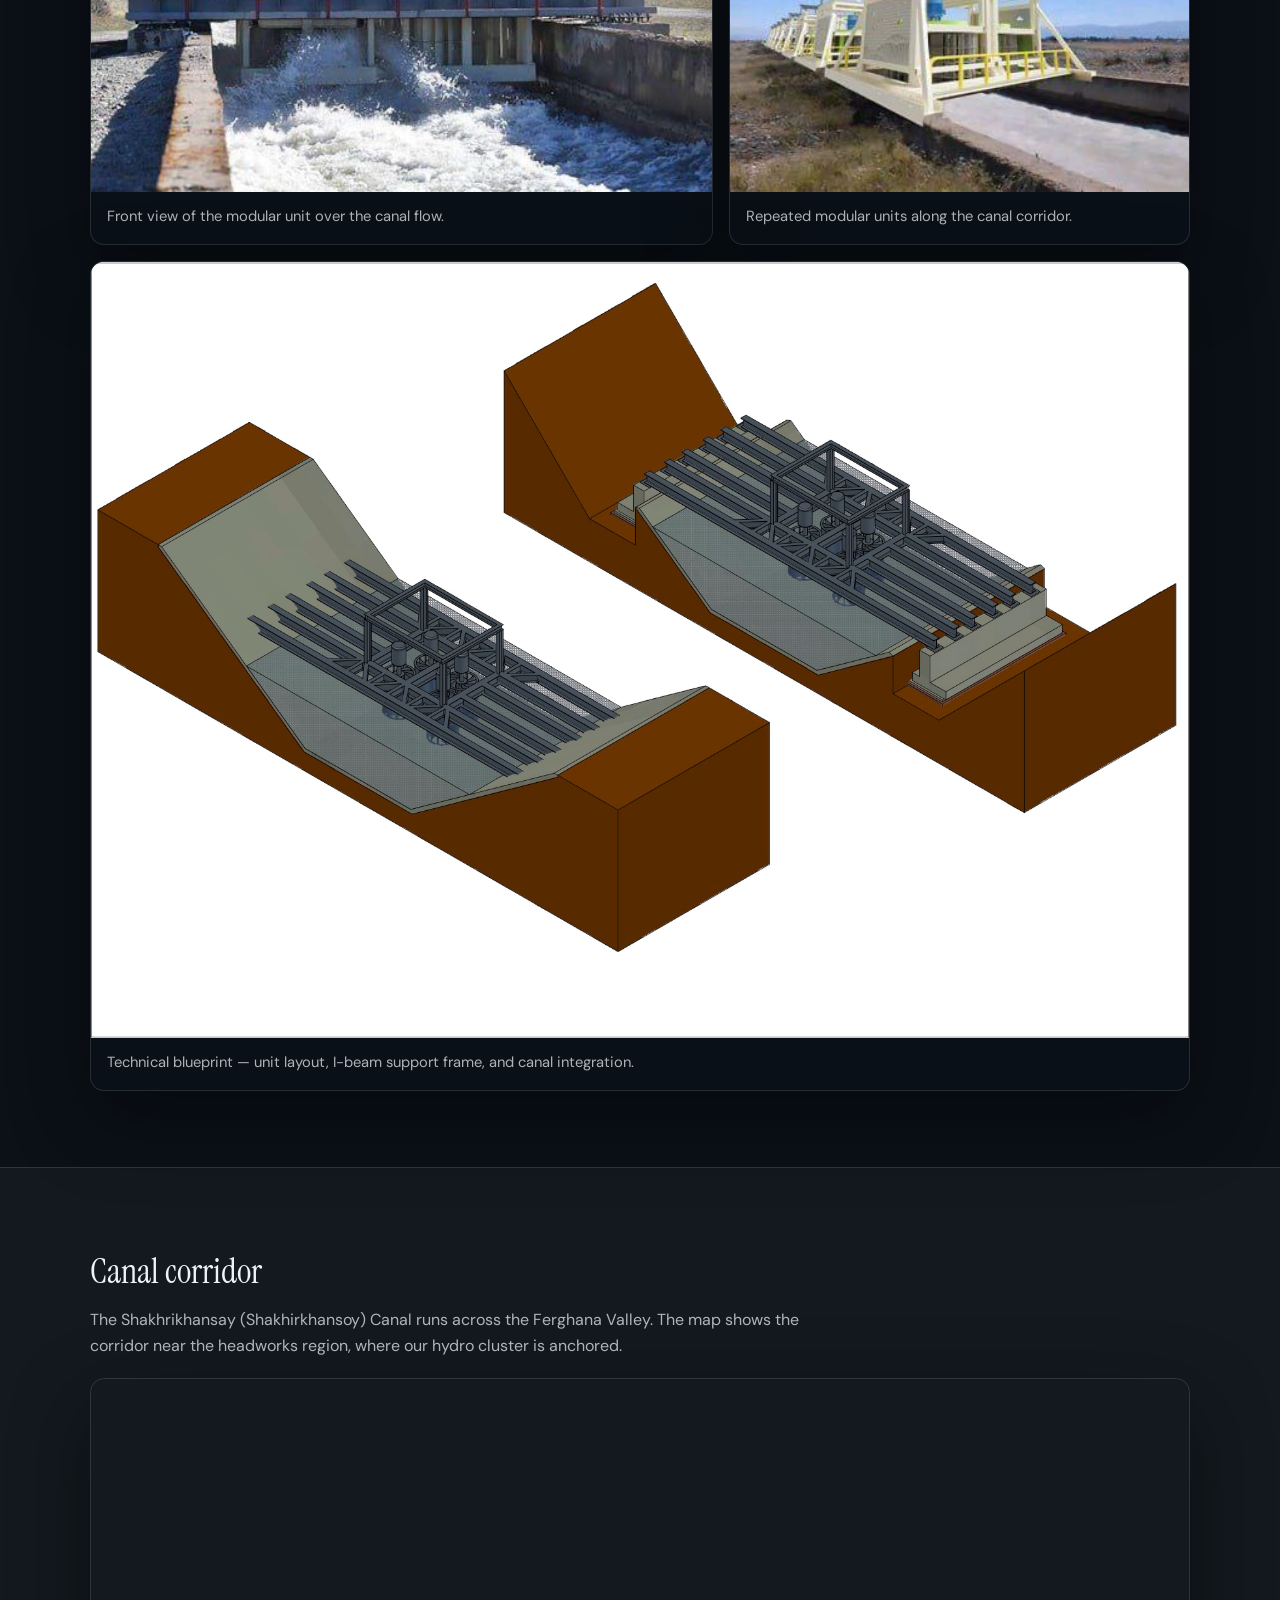
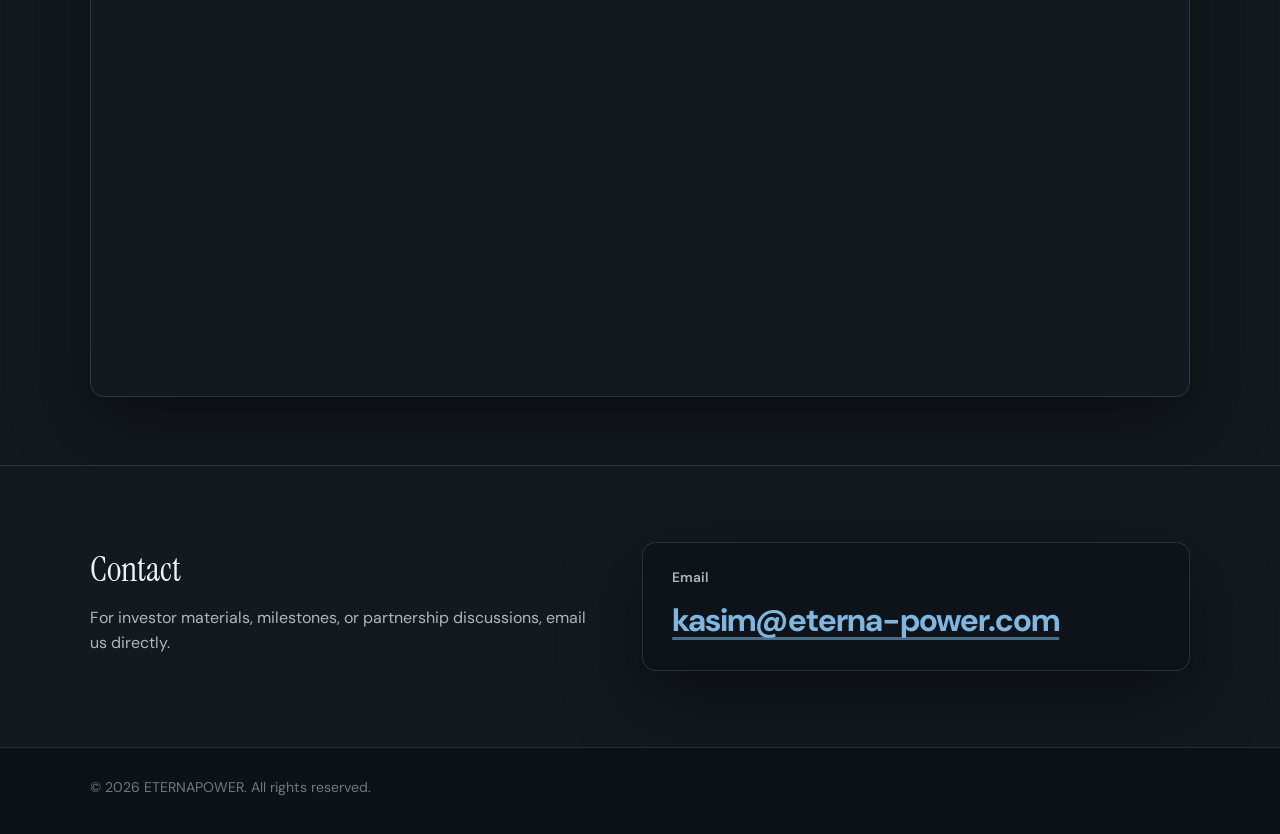
==== commit e2852501: "add new image" ====
--- a/index.html
+++ b/index.html
@@ -159,6 +159,16 @@
               />
               <figcaption>Repeated modular units along the canal corridor.</figcaption>
             </figure>
+            <figure class="visual-card visual-card--blueprint">
+              <img
+                src="img/blueprint.jpg"
+                alt="Engineering blueprint showing modular hydro unit cross-section and canal bank integration"
+                loading="lazy"
+              />
+              <figcaption>
+                Technical blueprint — unit layout, I-beam support frame, and canal integration.
+              </figcaption>
+            </figure>
           </div>
         </div>
       </section>
--- a/styles.css
+++ b/styles.css
@@ -358,6 +358,17 @@
   object-position: center;
 }
 
+.visual-card--blueprint {
+  grid-column: 1 / -1;
+}
+
+.visual-card--blueprint img {
+  object-fit: contain;
+  height: auto;
+  min-height: clamp(14rem, 36vw, 26rem);
+  background: #eef2f6;
+}
+
 .visual-card figcaption {
   padding: 0.8rem 1rem 0.95rem;
   color: var(--muted);
@@ -600,8 +611,9 @@
   font-weight: 600;
 }
 
-.contact-email {
-  color: var(--text);
+.contact-email,
+.contact-email:visited {
+  color: var(--accent);
   font-size: clamp(1.35rem, 3vw, 2rem);
   font-weight: 700;
   letter-spacing: -0.03em;
@@ -609,8 +621,10 @@
   text-underline-offset: 0.18em;
 }
 
-.contact-email:hover {
-  color: var(--accent);
+.contact-email:hover,
+.contact-email:focus-visible {
+  color: var(--text);
+  text-decoration-color: rgb(238 243 248 / 0.7);
 }
 
 .site-footer {
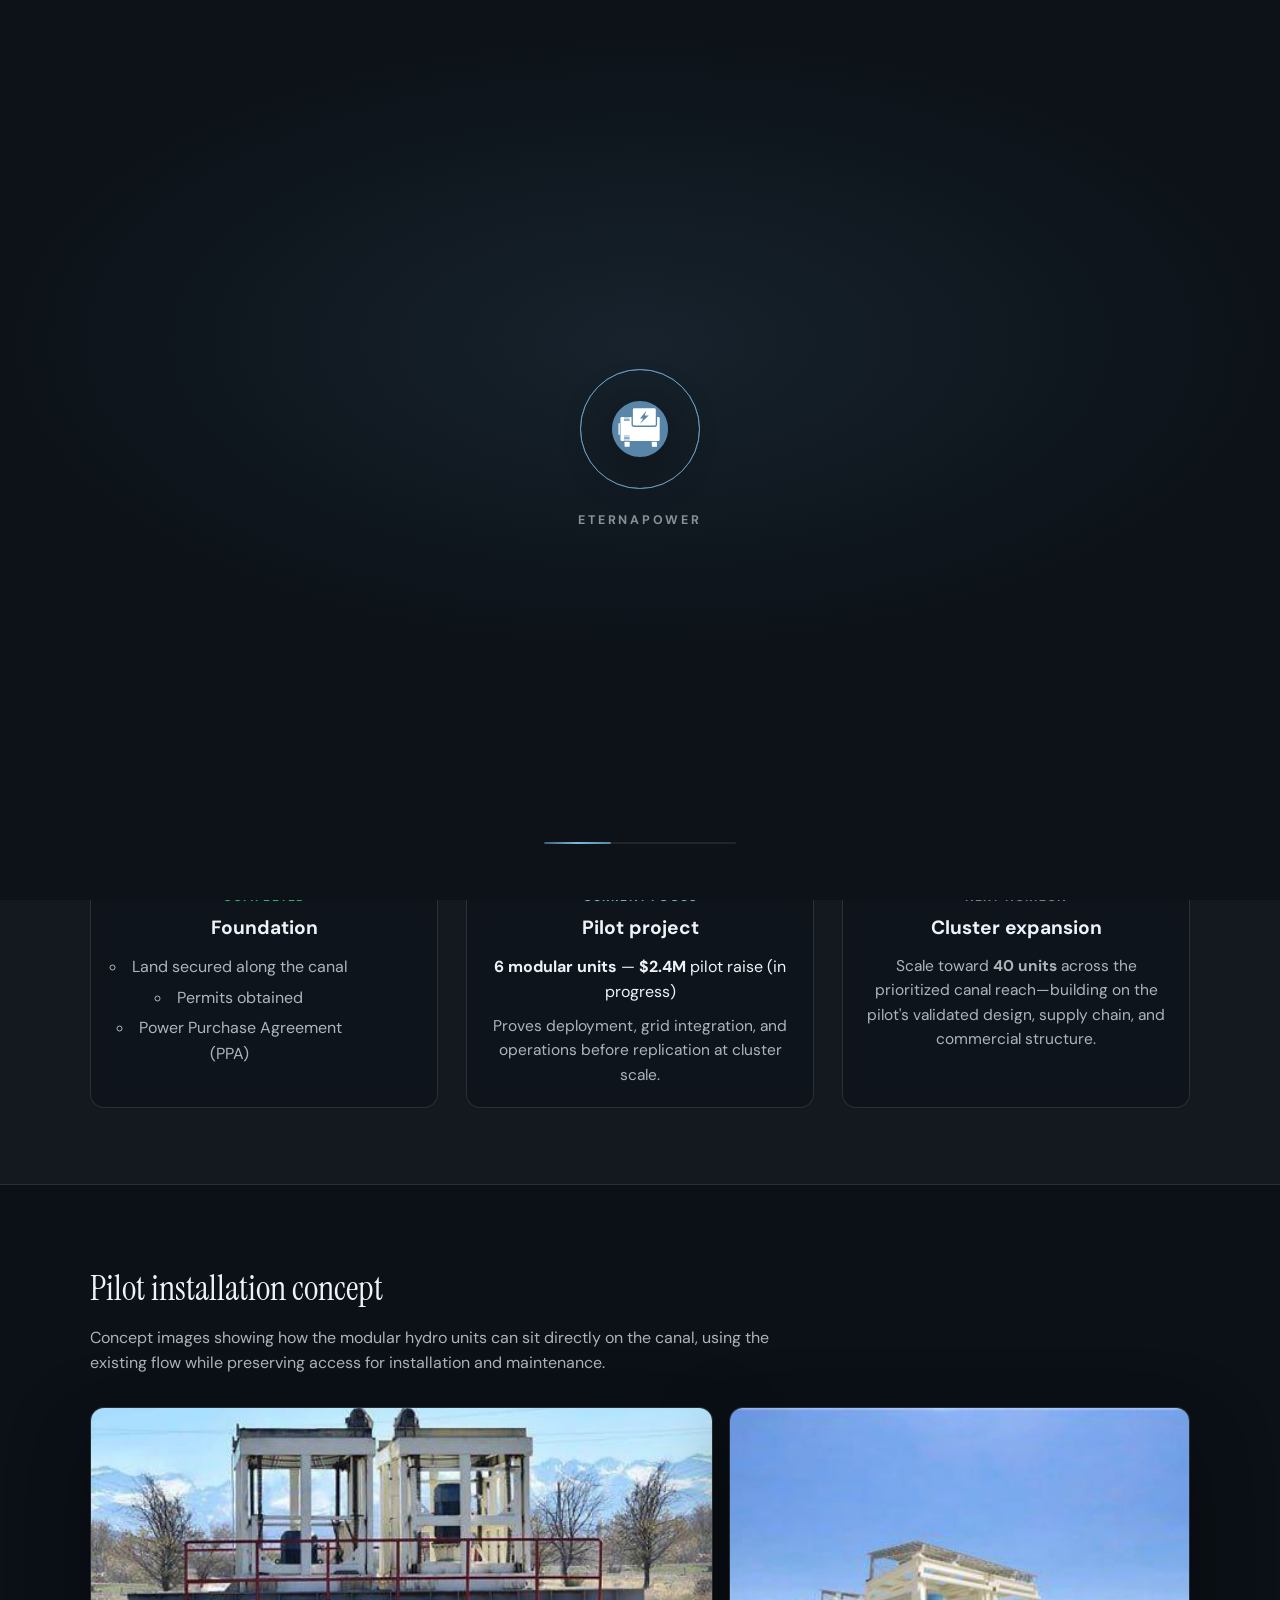
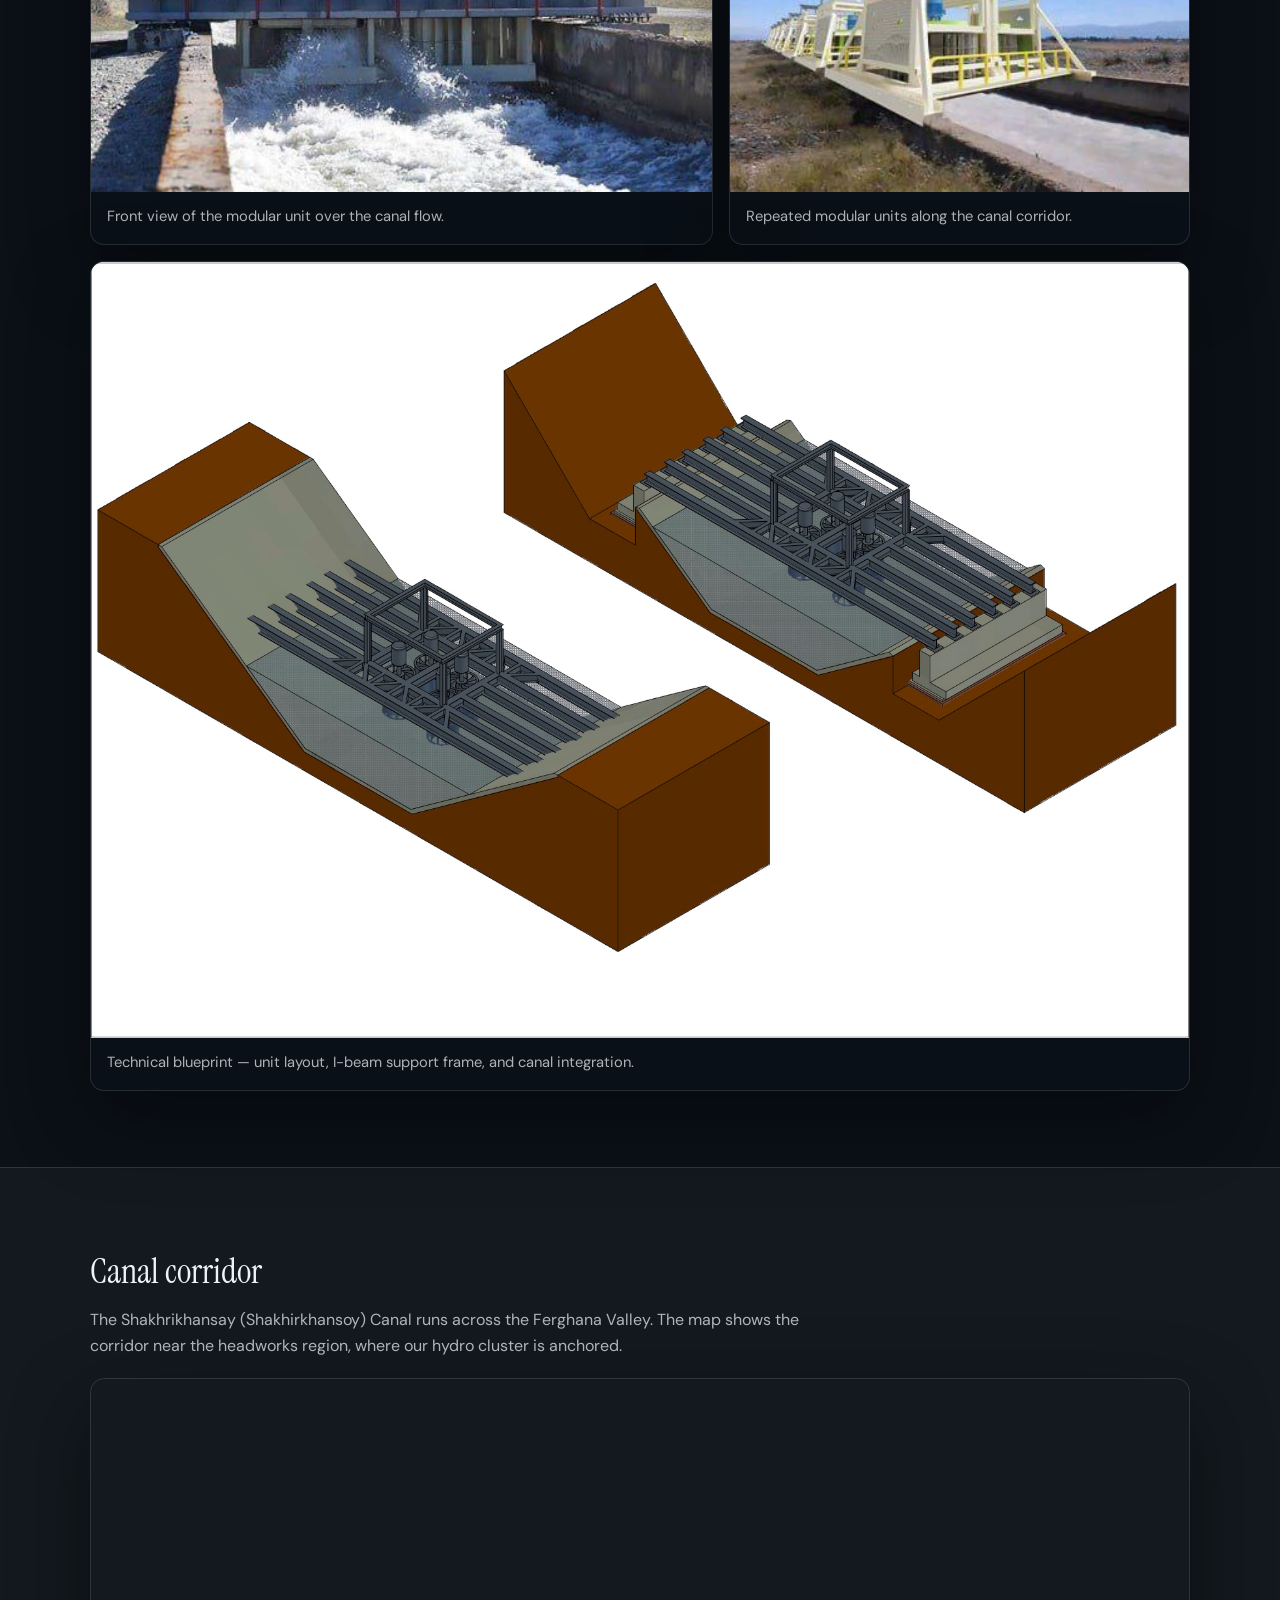
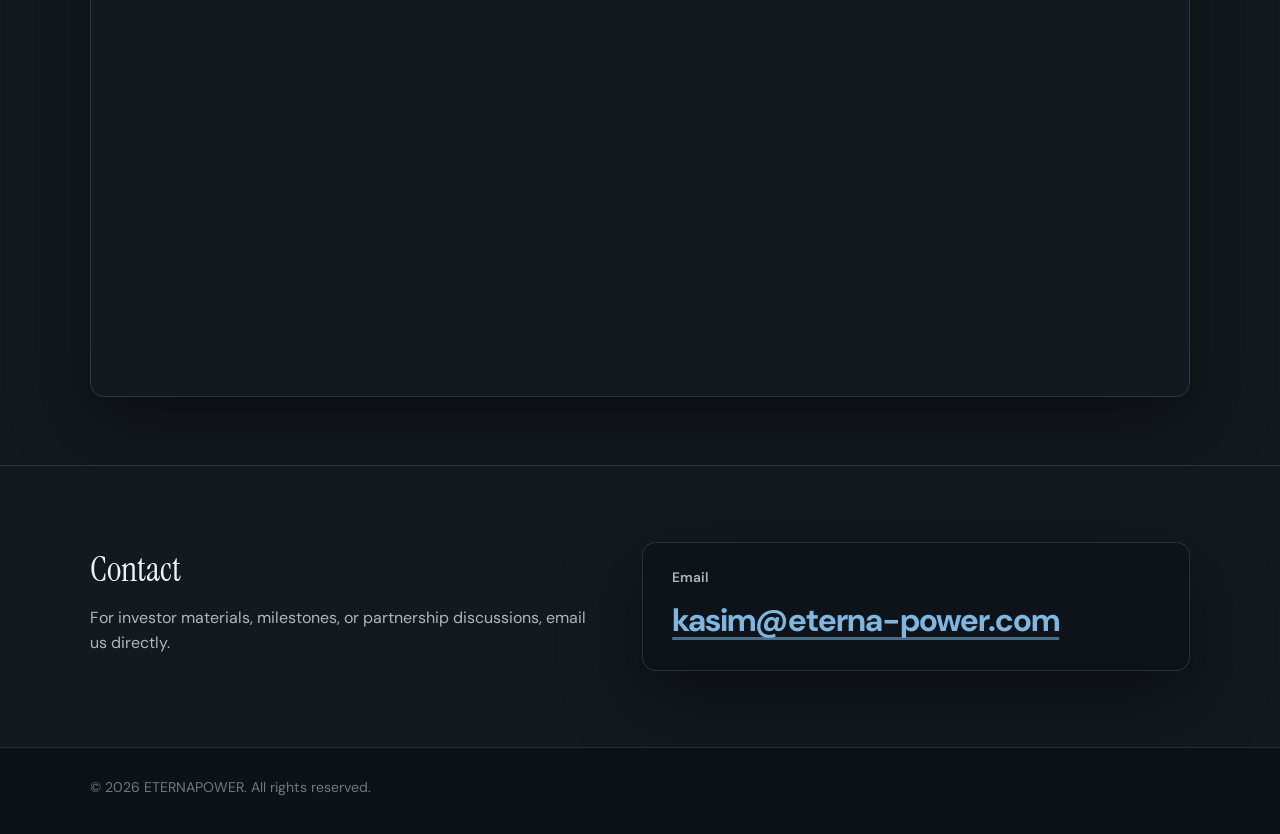
==== commit cccf7152: "add page loader" ====
--- a/index.html
+++ b/index.html
@@ -20,7 +20,45 @@
     <link rel="stylesheet" href="styles.css" />
     <link rel="icon" href="logo.svg" type="image/svg+xml" />
   </head>
-  <body>
+  <body class="is-loading">
+    <noscript>
+      <style>
+        body.is-loading {
+          overflow: auto;
+        }
+        #page-loader {
+          display: none;
+        }
+      </style>
+    </noscript>
+    <div
+      id="page-loader"
+      class="page-loader"
+      role="status"
+      aria-live="polite"
+      aria-busy="true"
+      aria-label="Loading page"
+    >
+      <div class="page-loader__core">
+        <div class="page-loader__ripples" aria-hidden="true">
+          <span class="page-loader__ring"></span>
+          <span class="page-loader__ring"></span>
+          <span class="page-loader__ring"></span>
+        </div>
+        <img
+          class="page-loader__logo"
+          src="logo.svg"
+          width="56"
+          height="56"
+          alt=""
+        />
+      </div>
+      <p class="page-loader__label">ETERNAPOWER</p>
+      <div class="page-loader__bar" aria-hidden="true">
+        <span class="page-loader__bar-fill"></span>
+      </div>
+    </div>
+
     <div class="video-layer" aria-hidden="true">
       <video
         class="hero-video"
--- a/styles.css
+++ b/styles.css
@@ -50,6 +50,156 @@
   background: transparent;
   overscroll-behavior: none;
   overflow-x: clip;
+}
+
+body.is-loading {
+  overflow: hidden;
+}
+
+.page-loader {
+  position: fixed;
+  inset: 0;
+  z-index: 200;
+  display: flex;
+  flex-direction: column;
+  align-items: center;
+  justify-content: center;
+  gap: 1.35rem;
+  padding: 2rem;
+  background: radial-gradient(
+      ellipse 80% 55% at 50% 38%,
+      rgb(88 133 168 / 0.14) 0%,
+      transparent 62%
+    ),
+    var(--bg-deep);
+  transition: opacity 0.55s ease, visibility 0.55s ease;
+}
+
+.page-loader.is-hidden {
+  opacity: 0;
+  visibility: hidden;
+  pointer-events: none;
+}
+
+.page-loader__core {
+  position: relative;
+  width: 7.5rem;
+  height: 7.5rem;
+  display: grid;
+  place-items: center;
+}
+
+.page-loader__ripples {
+  position: absolute;
+  inset: 0;
+}
+
+.page-loader__ring {
+  position: absolute;
+  inset: 0;
+  border-radius: 999px;
+  border: 1px solid rgb(126 184 224 / 0.45);
+  animation: loader-ripple 2.4s cubic-bezier(0.22, 1, 0.36, 1) infinite;
+}
+
+.page-loader__ring:nth-child(2) {
+  animation-delay: 0.8s;
+}
+
+.page-loader__ring:nth-child(3) {
+  animation-delay: 1.6s;
+}
+
+@keyframes loader-ripple {
+  0% {
+    transform: scale(0.55);
+    opacity: 0.85;
+  }
+  100% {
+    transform: scale(1.35);
+    opacity: 0;
+  }
+}
+
+.page-loader__logo {
+  position: relative;
+  z-index: 1;
+  filter: drop-shadow(0 8px 24px rgb(0 0 0 / 0.35));
+  animation: loader-logo-breathe 2.4s ease-in-out infinite;
+}
+
+@keyframes loader-logo-breathe {
+  0%,
+  100% {
+    transform: scale(1);
+    opacity: 0.92;
+  }
+  50% {
+    transform: scale(1.04);
+    opacity: 1;
+  }
+}
+
+.page-loader__label {
+  margin: 0;
+  font-weight: 700;
+  letter-spacing: 0.22em;
+  font-size: 0.78rem;
+  text-transform: uppercase;
+  color: rgb(238 243 248 / 0.55);
+}
+
+.page-loader__bar {
+  position: absolute;
+  left: 50%;
+  bottom: clamp(2rem, 8vh, 3.5rem);
+  width: min(12rem, 42vw);
+  height: 2px;
+  transform: translateX(-50%);
+  border-radius: 999px;
+  background: rgb(255 255 255 / 0.08);
+  overflow: hidden;
+}
+
+.page-loader__bar-fill {
+  display: block;
+  height: 100%;
+  width: 35%;
+  border-radius: inherit;
+  background: linear-gradient(90deg, var(--brand-dark), var(--accent), var(--brand));
+  animation: loader-bar 1.35s ease-in-out infinite;
+}
+
+@keyframes loader-bar {
+  0% {
+    transform: translateX(-120%);
+  }
+  100% {
+    transform: translateX(320%);
+  }
+}
+
+@media (prefers-reduced-motion: reduce) {
+  .page-loader__ring,
+  .page-loader__logo,
+  .page-loader__bar-fill {
+    animation: none;
+  }
+
+  .page-loader__ring {
+    opacity: 0.35;
+    transform: scale(0.92);
+  }
+
+  .page-loader__logo {
+    opacity: 1;
+  }
+
+  .page-loader__bar-fill {
+    width: 100%;
+    transform: none;
+    opacity: 0.65;
+  }
 }
 
 .video-layer {
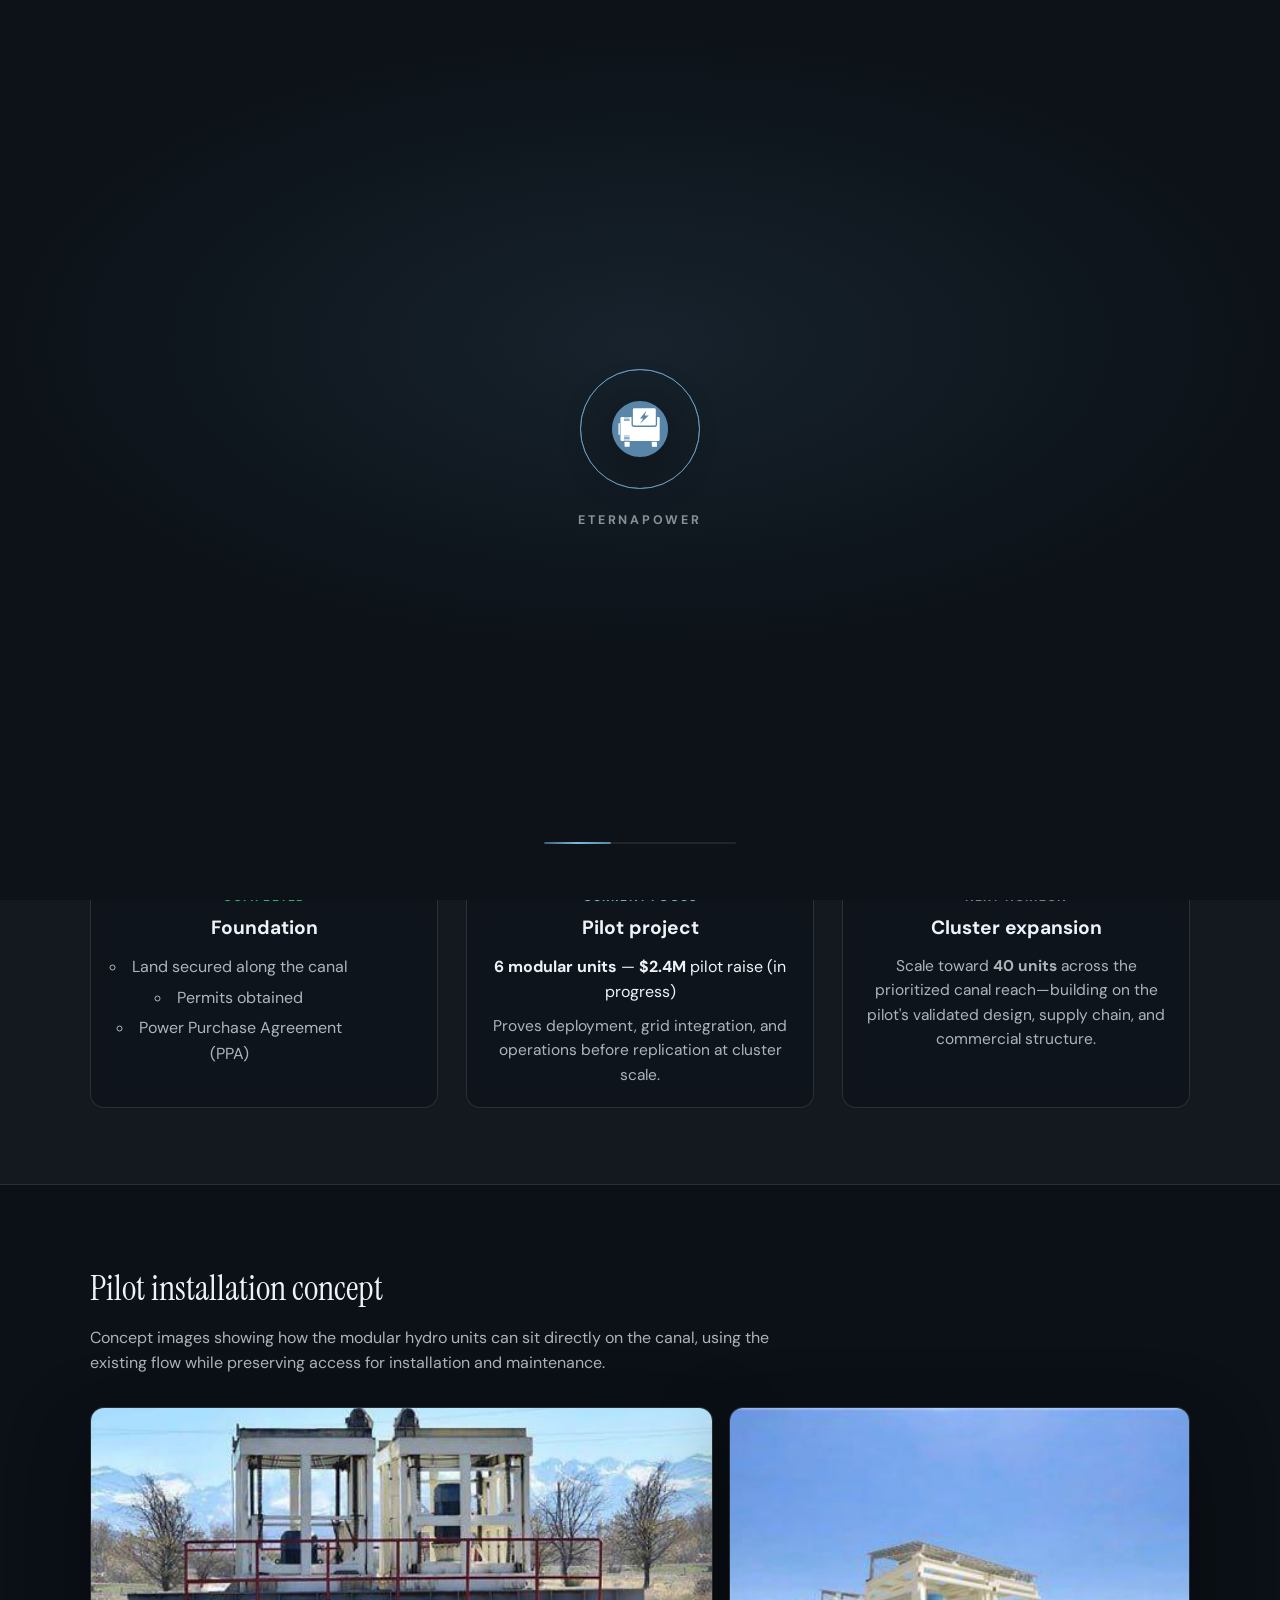
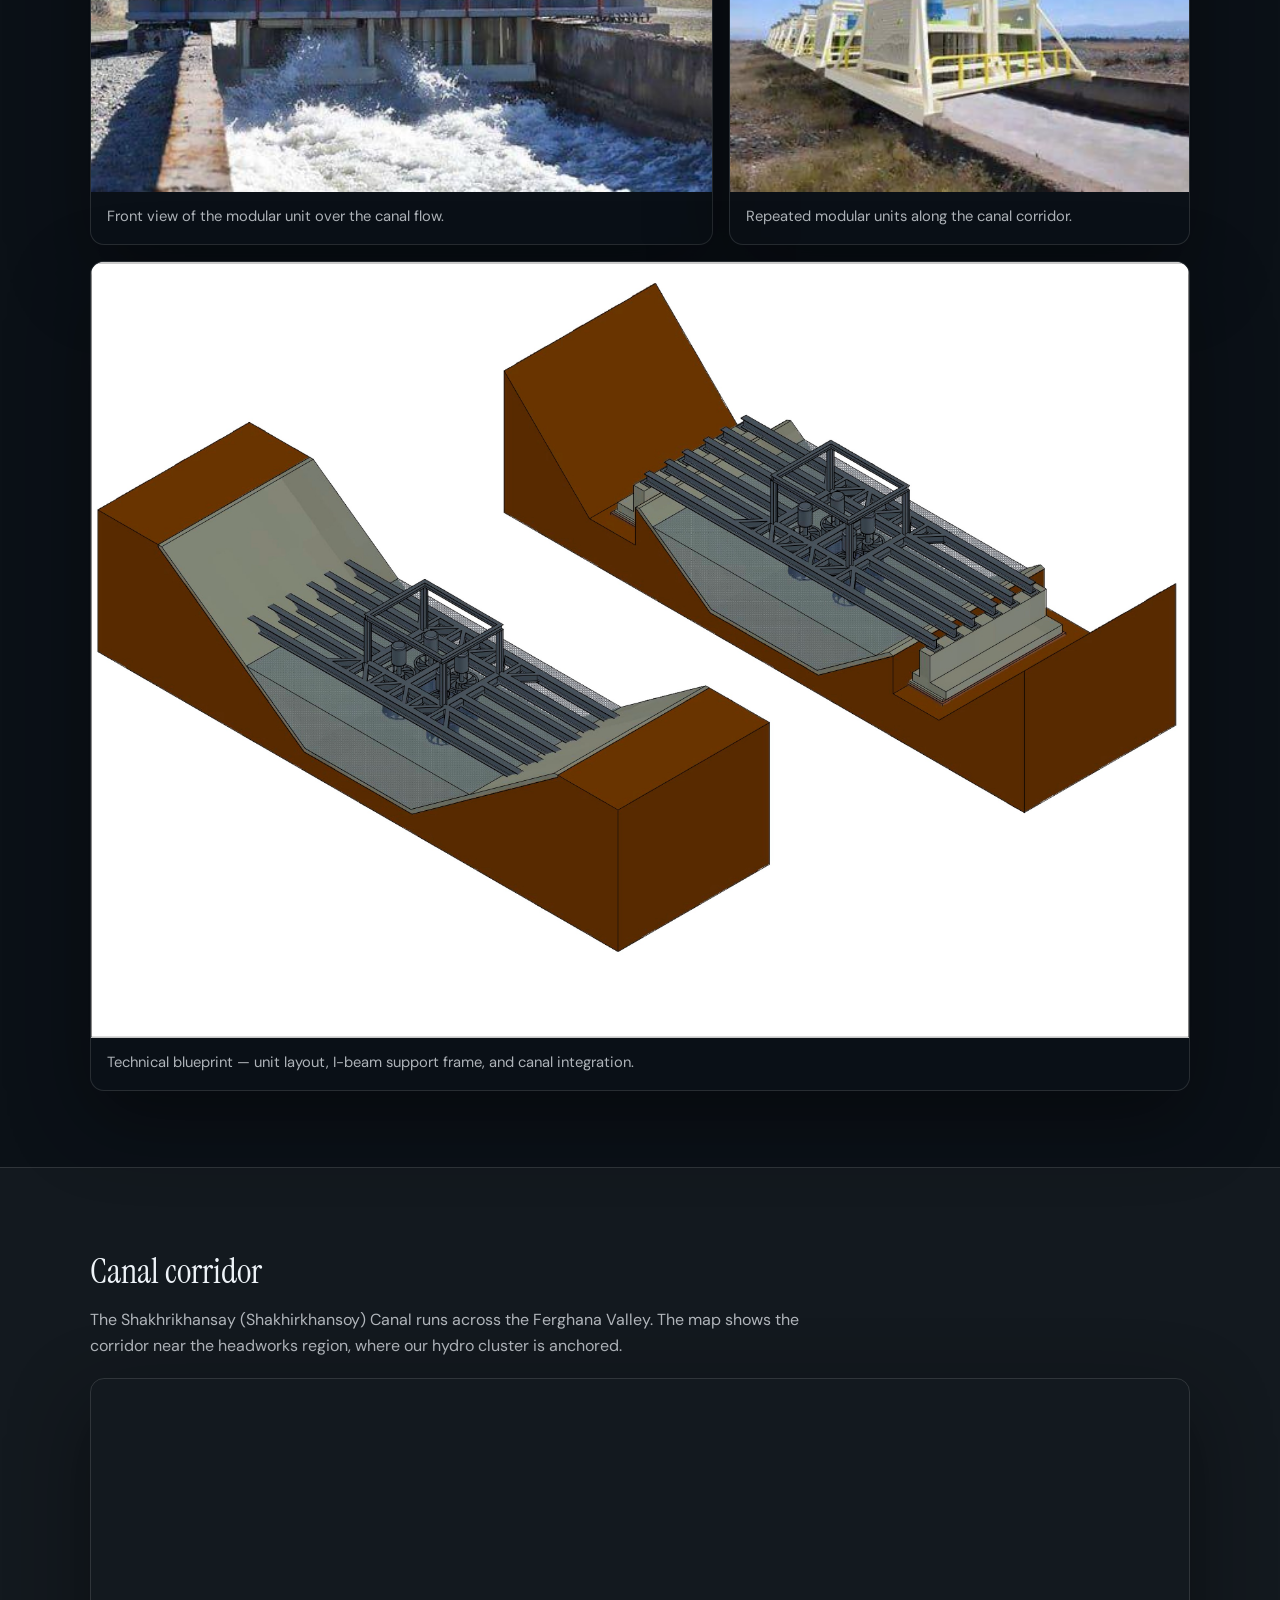
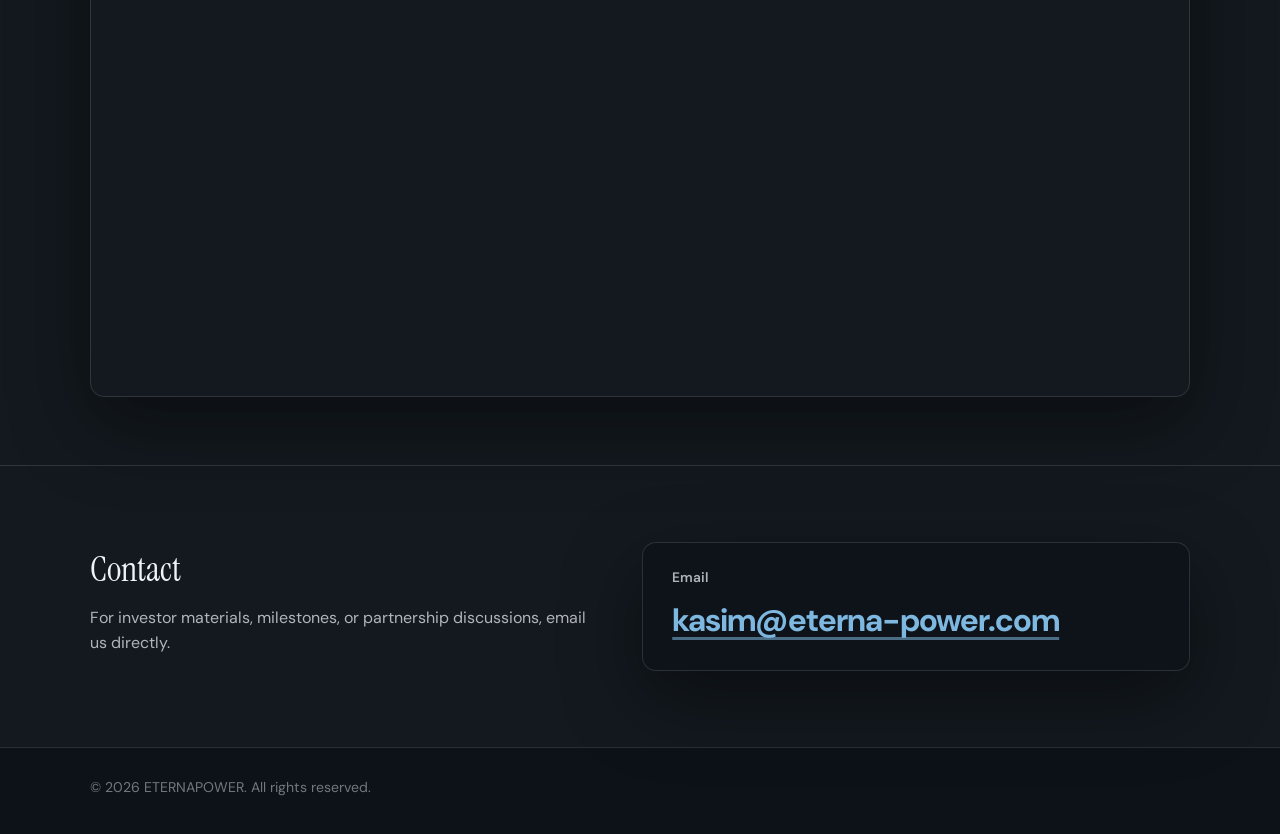
==== commit 5fa4bed0: "add map loader" ====
--- a/index.html
+++ b/index.html
@@ -221,6 +221,16 @@
             </p>
           </header>
           <div class="map-frame">
+            <div
+              class="map-loader"
+              role="status"
+              aria-live="polite"
+              aria-busy="true"
+              aria-label="Loading map"
+            >
+              <span class="map-loader__spinner" aria-hidden="true"></span>
+              <span class="map-loader__label">Loading map…</span>
+            </div>
             <iframe
               title="Shakhrikhansay Canal region — map"
               loading="lazy"
--- a/styles.css
+++ b/styles.css
@@ -526,6 +526,7 @@
 }
 
 .map-frame {
+  position: relative;
   border-radius: var(--radius);
   overflow: hidden;
   border: 1px solid var(--glass-border);
@@ -533,11 +534,71 @@
   aspect-ratio: 16 / 9;
 }
 
+.map-loader {
+  position: absolute;
+  inset: 0;
+  z-index: 1;
+  display: flex;
+  flex-direction: column;
+  align-items: center;
+  justify-content: center;
+  gap: 0.85rem;
+  background: radial-gradient(
+      ellipse 70% 50% at 50% 42%,
+      rgb(88 133 168 / 0.12) 0%,
+      transparent 65%
+    ),
+    var(--bg-deep);
+  transition: opacity 0.45s ease, visibility 0.45s ease;
+}
+
+.map-frame.is-loaded .map-loader {
+  opacity: 0;
+  visibility: hidden;
+  pointer-events: none;
+}
+
+.map-loader__spinner {
+  width: 2.25rem;
+  height: 2.25rem;
+  border: 2px solid rgb(255 255 255 / 0.12);
+  border-top-color: var(--accent);
+  border-radius: 50%;
+  animation: map-spin 0.85s linear infinite;
+}
+
+@keyframes map-spin {
+  to {
+    transform: rotate(360deg);
+  }
+}
+
+.map-loader__label {
+  font-size: 0.82rem;
+  font-weight: 500;
+  letter-spacing: 0.06em;
+  color: var(--muted);
+}
+
 .map-frame iframe {
   display: block;
   width: 100%;
   height: 100%;
   border: 0;
+  opacity: 0;
+  transition: opacity 0.45s ease;
+}
+
+.map-frame.is-loaded iframe {
+  opacity: 1;
+}
+
+@media (prefers-reduced-motion: reduce) {
+  .map-loader__spinner {
+    animation: none;
+    border-top-color: var(--accent);
+    opacity: 0.85;
+  }
 }
 
 .roadmap {
